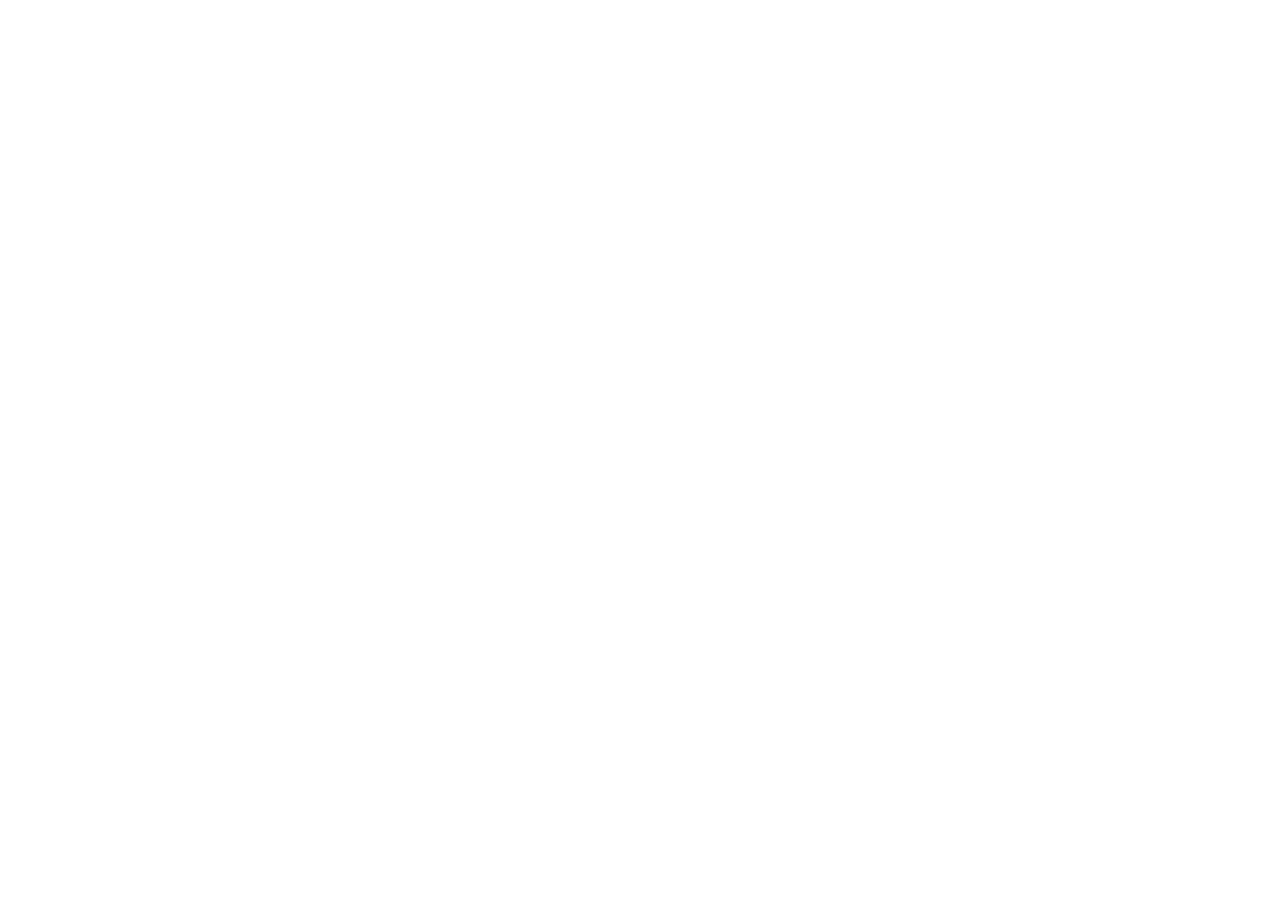
==== index.html @ 170a12f9 "init project" ====
<!DOCTYPE html>
<html lang="en">
<head>
    <meta charset="UTF-8">
    <meta name="viewport" content="width=device-width, initial-scale=1.0">
    <title>Document</title>
</head>
<body>
    
</body>
</html>
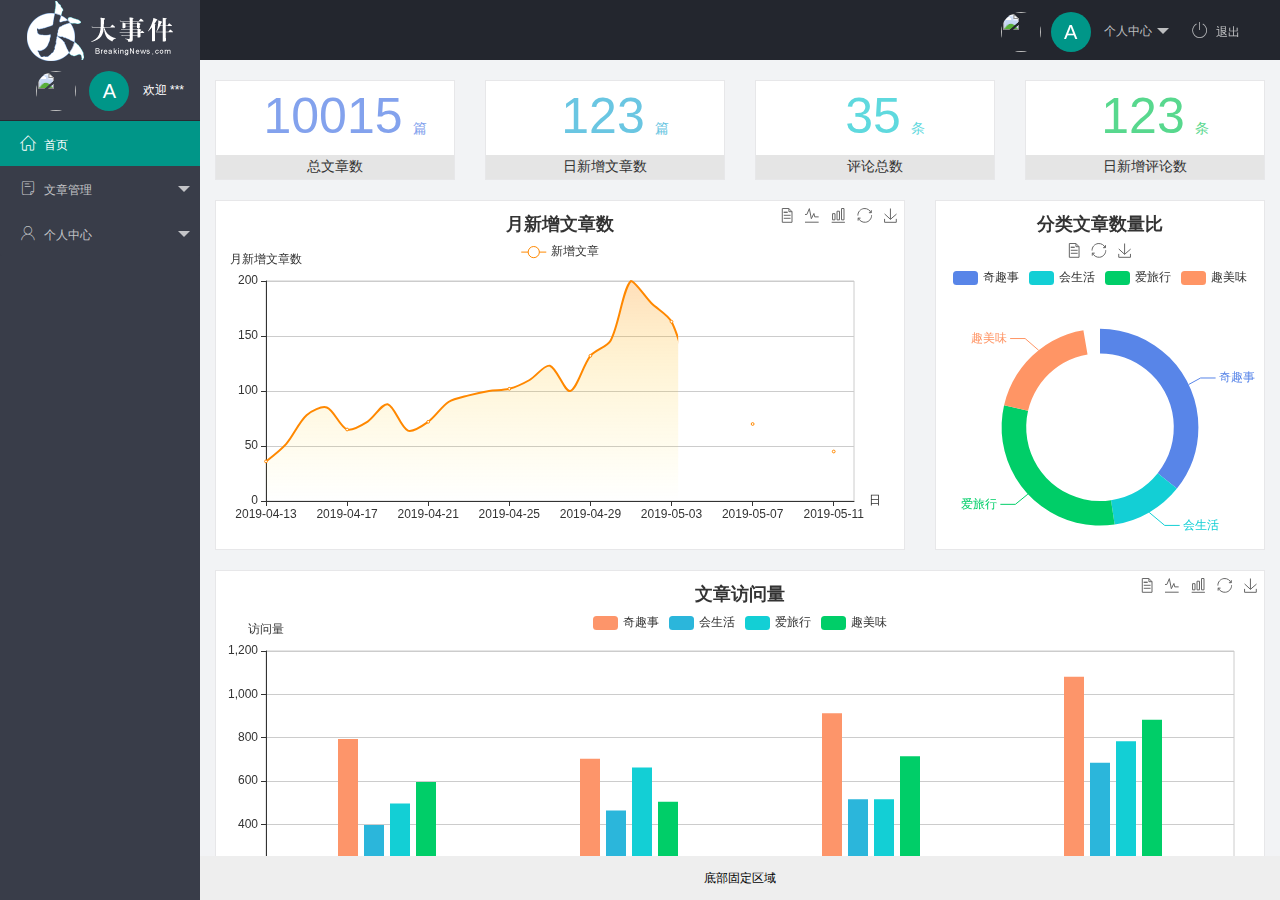
==== commit 09868603: "完成了主页功能的开发" ====
--- a/index.html
+++ b/index.html
@@ -4,8 +4,93 @@
     <meta charset="UTF-8">
     <meta name="viewport" content="width=device-width, initial-scale=1.0">
     <title>Document</title>
+    <link rel="stylesheet" href="./assets/lib/layui/css/layui.css">
+    <link rel="stylesheet" href="./assets/fonts/iconfont.css">
+    <link rel="stylesheet" href="./assets/css/index.css">
 </head>
 <body>
-    
+<div class="layui-layout layui-layout-admin">
+  <div class="layui-header">
+    <div class="layui-logo layui-hide-xs layui-bg-black">
+        <img src="./assets/images/logo.png" alt="">
+    </div>
+    <!-- 头部区域（可配合layui 已有的水平导航） -->
+    <ul class="layui-nav layui-layout-right">
+      <li class="layui-nav-item layui-hide layui-show-sm-inline-block">
+        <a href="javascript:;" class="userinfo">
+          <img src="//unpkg.com/outeres@0.0.10/img/layui/icon-v2.png" class="layui-nav-img"><span class="text-avatar">A</span>
+          个人中心
+        </a>
+        <dl class="layui-nav-child">
+          <dd><a href="javascript:;">基本资料</a></dd>
+          <dd><a href="javascript:;">更换头像</a></dd>
+          <dd><a href="javascript:;">重置密码</a></dd>
+        </dl>
+      </li>
+      <li class="layui-nav-item">
+        <a href="javascript:;" id="btnLogout"><span class="iconfont icon-tuichu"></span>退出</a>
+      </li>
+    </ul>
+  </div>
+  <div class="layui-side layui-bg-black">
+    <div class="layui-side-scroll">
+        <div class="userinfo">
+            <img src="//unpkg.com/outeres@0.0.10/img/layui/icon-v2.png" class="layui-nav-img">
+            <span class="text-avatar">A</span>
+            <span id="welcome">欢迎 ***</span>
+        </div>
+  
+      <!-- 左侧导航区域（可配合layui已有的垂直导航） -->
+      <ul class="layui-nav layui-nav-tree" lay-shrink="all">
+        <li class="layui-nav-item layui-this"><a href="./home/dashboard.html" target="fm"><span class="iconfont icon-home"></span>首页</a></li>
+        <li class="layui-nav-item">
+          <a class="" href="javascript:;"><span class="iconfont icon-16"></span>文章管理</a>
+          <dl class="layui-nav-child">
+            <dd>
+              <a href="/article/art_cate.html" target="fm"><i class="layui-icon layui-icon-app"></i>文章类别</a>
+            </dd>
+            <dd>
+              <a href="/article/art_list.html" target="fm"><i class="layui-icon layui-icon-app"></i>文章列表</a>
+            </dd>
+            <dd>
+              <a href="/article/art_pub.html" target="fm"><i class="layui-icon layui-icon-app"></i>发布文章</a>
+            </dd>
+          </dl>
+        </li>
+        <li class="layui-nav-item">
+          <a href="javascript:;"><span class="iconfont icon-user"></span>个人中心</a>
+          <dl class="layui-nav-child">
+            <dd>
+              <a href="/user/user_info.html" target="fm"><i class="layui-icon layui-icon-app"></i>基本资料</a>
+            </dd>
+            <dd>
+              <a href="/user/user_avatar.html" target="fm"><i class="layui-icon layui-icon-app"></i>更换头像</a>
+            </dd>
+            <dd>
+              <a href="/user/user_pwd.html" target="fm"><i class="layui-icon layui-icon-app"></i>重置密码</a>
+            </dd>
+          </dl>        </li>
+      </ul>
+    </div>
+  </div>
+  <div class="layui-body">
+    <!-- 内容主体区域 -->
+     <iframe src="./home/dashboard.html" name="fm" frameborder="0">
+
+     </iframe>
+  </div>
+  <div class="layui-footer">
+    <!-- 底部固定区域 -->
+    底部固定区域
+  </div>
+</div> 
+
+<script src="./assets/lib/layui/layui.all.js"></script>
+<!-- 导入 jQuery -->
+<script src="/assets/lib/jquery.js"></script>
+<!-- 导入自己封装的 baseAPI -->
+<script src="/assets/js/baseAPI.js"></script>
+<!-- 导入自己的 js 文件 -->
+<script src="/assets/js/index.js"></script>
 </body>
 </html>--- a/assets/lib/layui/css/layui.css
+++ b/assets/lib/layui/css/layui.css
@@ -0,0 +1,2 @@
+/** layui-v2.5.5 MIT License By https://www.layui.com */
+ .layui-inline,img{display:inline-block;vertical-align:middle}h1,h2,h3,h4,h5,h6{font-weight:400}.layui-edge,.layui-header,.layui-inline,.layui-main{position:relative}.layui-body,.layui-edge,.layui-elip{overflow:hidden}.layui-btn,.layui-edge,.layui-inline,img{vertical-align:middle}.layui-btn,.layui-disabled,.layui-icon,.layui-unselect{-moz-user-select:none;-webkit-user-select:none;-ms-user-select:none}.layui-elip,.layui-form-checkbox span,.layui-form-pane .layui-form-label{text-overflow:ellipsis;white-space:nowrap}.layui-breadcrumb,.layui-tree-btnGroup{visibility:hidden}blockquote,body,button,dd,div,dl,dt,form,h1,h2,h3,h4,h5,h6,input,li,ol,p,pre,td,textarea,th,ul{margin:0;padding:0;-webkit-tap-highlight-color:rgba(0,0,0,0)}a:active,a:hover{outline:0}img{border:none}li{list-style:none}table{border-collapse:collapse;border-spacing:0}h4,h5,h6{font-size:100%}button,input,optgroup,option,select,textarea{font-family:inherit;font-size:inherit;font-style:inherit;font-weight:inherit;outline:0}pre{white-space:pre-wrap;white-space:-moz-pre-wrap;white-space:-pre-wrap;white-space:-o-pre-wrap;word-wrap:break-word}body{line-height:24px;font:14px Helvetica Neue,Helvetica,PingFang SC,Tahoma,Arial,sans-serif}hr{height:1px;margin:10px 0;border:0;clear:both}a{color:#333;text-decoration:none}a:hover{color:#777}a cite{font-style:normal;*cursor:pointer}.layui-border-box,.layui-border-box *{box-sizing:border-box}.layui-box,.layui-box *{box-sizing:content-box}.layui-clear{clear:both;*zoom:1}.layui-clear:after{content:'\20';clear:both;*zoom:1;display:block;height:0}.layui-inline{*display:inline;*zoom:1}.layui-edge{display:inline-block;width:0;height:0;border-width:6px;border-style:dashed;border-color:transparent}.layui-edge-top{top:-4px;border-bottom-color:#999;border-bottom-style:solid}.layui-edge-right{border-left-color:#999;border-left-style:solid}.layui-edge-bottom{top:2px;border-top-color:#999;border-top-style:solid}.layui-edge-left{border-right-color:#999;border-right-style:solid}.layui-disabled,.layui-disabled:hover{color:#d2d2d2!important;cursor:not-allowed!important}.layui-circle{border-radius:100%}.layui-show{display:block!important}.layui-hide{display:none!important}@font-face{font-family:layui-icon;src:url(../font/iconfont.eot?v=250);src:url(../font/iconfont.eot?v=250#iefix) format('embedded-opentype'),url(../font/iconfont.woff2?v=250) format('woff2'),url(../font/iconfont.woff?v=250) format('woff'),url(../font/iconfont.ttf?v=250) format('truetype'),url(../font/iconfont.svg?v=250#layui-icon) format('svg')}.layui-icon{font-family:layui-icon!important;font-size:16px;font-style:normal;-webkit-font-smoothing:antialiased;-moz-osx-font-smoothing:grayscale}.layui-icon-reply-fill:before{content:"\e611"}.layui-icon-set-fill:before{content:"\e614"}.layui-icon-menu-fill:before{content:"\e60f"}.layui-icon-search:before{content:"\e615"}.layui-icon-share:before{content:"\e641"}.layui-icon-set-sm:before{content:"\e620"}.layui-icon-engine:before{content:"\e628"}.layui-icon-close:before{content:"\1006"}.layui-icon-close-fill:before{content:"\1007"}.layui-icon-chart-screen:before{content:"\e629"}.layui-icon-star:before{content:"\e600"}.layui-icon-circle-dot:before{content:"\e617"}.layui-icon-chat:before{content:"\e606"}.layui-icon-release:before{content:"\e609"}.layui-icon-list:before{content:"\e60a"}.layui-icon-chart:before{content:"\e62c"}.layui-icon-ok-circle:before{content:"\1005"}.layui-icon-layim-theme:before{content:"\e61b"}.layui-icon-table:before{content:"\e62d"}.layui-icon-right:before{content:"\e602"}.layui-icon-left:before{content:"\e603"}.layui-icon-cart-simple:before{content:"\e698"}.layui-icon-face-cry:before{content:"\e69c"}.layui-icon-face-smile:before{content:"\e6af"}.layui-icon-survey:before{content:"\e6b2"}.layui-icon-tree:before{content:"\e62e"}.layui-icon-upload-circle:before{content:"\e62f"}.layui-icon-add-circle:before{content:"\e61f"}.layui-icon-download-circle:before{content:"\e601"}.layui-icon-templeate-1:before{content:"\e630"}.layui-icon-util:before{content:"\e631"}.layui-icon-face-surprised:before{content:"\e664"}.layui-icon-edit:before{content:"\e642"}.layui-icon-speaker:before{content:"\e645"}.layui-icon-down:before{content:"\e61a"}.layui-icon-file:before{content:"\e621"}.layui-icon-layouts:before{content:"\e632"}.layui-icon-rate-half:before{content:"\e6c9"}.layui-icon-add-circle-fine:before{content:"\e608"}.layui-icon-prev-circle:before{content:"\e633"}.layui-icon-read:before{content:"\e705"}.layui-icon-404:before{content:"\e61c"}.layui-icon-carousel:before{content:"\e634"}.layui-icon-help:before{content:"\e607"}.layui-icon-code-circle:before{content:"\e635"}.layui-icon-water:before{content:"\e636"}.layui-icon-username:before{content:"\e66f"}.layui-icon-find-fill:before{content:"\e670"}.layui-icon-about:before{content:"\e60b"}.layui-icon-location:before{content:"\e715"}.layui-icon-up:before{content:"\e619"}.layui-icon-pause:before{content:"\e651"}.layui-icon-date:before{content:"\e637"}.layui-icon-layim-uploadfile:before{content:"\e61d"}.layui-icon-delete:before{content:"\e640"}.layui-icon-play:before{content:"\e652"}.layui-icon-top:before{content:"\e604"}.layui-icon-friends:before{content:"\e612"}.layui-icon-refresh-3:before{content:"\e9aa"}.layui-icon-ok:before{content:"\e605"}.layui-icon-layer:before{content:"\e638"}.layui-icon-face-smile-fine:before{content:"\e60c"}.layui-icon-dollar:before{content:"\e659"}.layui-icon-group:before{content:"\e613"}.layui-icon-layim-download:before{content:"\e61e"}.layui-icon-picture-fine:before{content:"\e60d"}.layui-icon-link:before{content:"\e64c"}.layui-icon-diamond:before{content:"\e735"}.layui-icon-log:before{content:"\e60e"}.layui-icon-rate-solid:before{content:"\e67a"}.layui-icon-fonts-del:before{content:"\e64f"}.layui-icon-unlink:before{content:"\e64d"}.layui-icon-fonts-clear:before{content:"\e639"}.layui-icon-triangle-r:before{content:"\e623"}.layui-icon-circle:before{content:"\e63f"}.layui-icon-radio:before{content:"\e643"}.layui-icon-align-center:before{content:"\e647"}.layui-icon-align-right:before{content:"\e648"}.layui-icon-align-left:before{content:"\e649"}.layui-icon-loading-1:before{content:"\e63e"}.layui-icon-return:before{content:"\e65c"}.layui-icon-fonts-strong:before{content:"\e62b"}.layui-icon-upload:before{content:"\e67c"}.layui-icon-dialogue:before{content:"\e63a"}.layui-icon-video:before{content:"\e6ed"}.layui-icon-headset:before{content:"\e6fc"}.layui-icon-cellphone-fine:before{content:"\e63b"}.layui-icon-add-1:before{content:"\e654"}.layui-icon-face-smile-b:before{content:"\e650"}.layui-icon-fonts-html:before{content:"\e64b"}.layui-icon-form:before{content:"\e63c"}.layui-icon-cart:before{content:"\e657"}.layui-icon-camera-fill:before{content:"\e65d"}.layui-icon-tabs:before{content:"\e62a"}.layui-icon-fonts-code:before{content:"\e64e"}.layui-icon-fire:before{content:"\e756"}.layui-icon-set:before{content:"\e716"}.layui-icon-fonts-u:before{content:"\e646"}.layui-icon-triangle-d:before{content:"\e625"}.layui-icon-tips:before{content:"\e702"}.layui-icon-picture:before{content:"\e64a"}.layui-icon-more-vertical:before{content:"\e671"}.layui-icon-flag:before{content:"\e66c"}.layui-icon-loading:before{content:"\e63d"}.layui-icon-fonts-i:before{content:"\e644"}.layui-icon-refresh-1:before{content:"\e666"}.layui-icon-rmb:before{content:"\e65e"}.layui-icon-home:before{content:"\e68e"}.layui-icon-user:before{content:"\e770"}.layui-icon-notice:before{content:"\e667"}.layui-icon-login-weibo:before{content:"\e675"}.layui-icon-voice:before{content:"\e688"}.layui-icon-upload-drag:before{content:"\e681"}.layui-icon-login-qq:before{content:"\e676"}.layui-icon-snowflake:before{content:"\e6b1"}.layui-icon-file-b:before{content:"\e655"}.layui-icon-template:before{content:"\e663"}.layui-icon-auz:before{content:"\e672"}.layui-icon-console:before{content:"\e665"}.layui-icon-app:before{content:"\e653"}.layui-icon-prev:before{content:"\e65a"}.layui-icon-website:before{content:"\e7ae"}.layui-icon-next:before{content:"\e65b"}.layui-icon-component:before{content:"\e857"}.layui-icon-more:before{content:"\e65f"}.layui-icon-login-wechat:before{content:"\e677"}.layui-icon-shrink-right:before{content:"\e668"}.layui-icon-spread-left:before{content:"\e66b"}.layui-icon-camera:before{content:"\e660"}.layui-icon-note:before{content:"\e66e"}.layui-icon-refresh:before{content:"\e669"}.layui-icon-female:before{content:"\e661"}.layui-icon-male:before{content:"\e662"}.layui-icon-password:before{content:"\e673"}.layui-icon-senior:before{content:"\e674"}.layui-icon-theme:before{content:"\e66a"}.layui-icon-tread:before{content:"\e6c5"}.layui-icon-praise:before{content:"\e6c6"}.layui-icon-star-fill:before{content:"\e658"}.layui-icon-rate:before{content:"\e67b"}.layui-icon-template-1:before{content:"\e656"}.layui-icon-vercode:before{content:"\e679"}.layui-icon-cellphone:before{content:"\e678"}.layui-icon-screen-full:before{content:"\e622"}.layui-icon-screen-restore:before{content:"\e758"}.layui-icon-cols:before{content:"\e610"}.layui-icon-export:before{content:"\e67d"}.layui-icon-print:before{content:"\e66d"}.layui-icon-slider:before{content:"\e714"}.layui-icon-addition:before{content:"\e624"}.layui-icon-subtraction:before{content:"\e67e"}.layui-icon-service:before{content:"\e626"}.layui-icon-transfer:before{content:"\e691"}.layui-main{width:1140px;margin:0 auto}.layui-header{z-index:1000;height:60px}.layui-header a:hover{transition:all .5s;-webkit-transition:all .5s}.layui-side{position:fixed;left:0;top:0;bottom:0;z-index:999;width:200px;overflow-x:hidden}.layui-side-scroll{position:relative;width:220px;height:100%;overflow-x:hidden}.layui-body{position:absolute;left:200px;right:0;top:0;bottom:0;z-index:998;width:auto;overflow-y:auto;box-sizing:border-box}.layui-layout-body{overflow:hidden}.layui-layout-admin .layui-header{background-color:#23262E}.layui-layout-admin .layui-side{top:60px;width:200px;overflow-x:hidden}.layui-layout-admin .layui-body{position:fixed;top:60px;bottom:44px}.layui-layout-admin .layui-main{width:auto;margin:0 15px}.layui-layout-admin .layui-footer{position:fixed;left:200px;right:0;bottom:0;height:44px;line-height:44px;padding:0 15px;background-color:#eee}.layui-layout-admin .layui-logo{position:absolute;left:0;top:0;width:200px;height:100%;line-height:60px;text-align:center;color:#009688;font-size:16px}.layui-layout-admin .layui-header .layui-nav{background:0 0}.layui-layout-left{position:absolute!important;left:200px;top:0}.layui-layout-right{position:absolute!important;right:0;top:0}.layui-container{position:relative;margin:0 auto;padding:0 15px;box-sizing:border-box}.layui-fluid{position:relative;margin:0 auto;padding:0 15px}.layui-row:after,.layui-row:before{content:'';display:block;clear:both}.layui-col-lg1,.layui-col-lg10,.layui-col-lg11,.layui-col-lg12,.layui-col-lg2,.layui-col-lg3,.layui-col-lg4,.layui-col-lg5,.layui-col-lg6,.layui-col-lg7,.layui-col-lg8,.layui-col-lg9,.layui-col-md1,.layui-col-md10,.layui-col-md11,.layui-col-md12,.layui-col-md2,.layui-col-md3,.layui-col-md4,.layui-col-md5,.layui-col-md6,.layui-col-md7,.layui-col-md8,.layui-col-md9,.layui-col-sm1,.layui-col-sm10,.layui-col-sm11,.layui-col-sm12,.layui-col-sm2,.layui-col-sm3,.layui-col-sm4,.layui-col-sm5,.layui-col-sm6,.layui-col-sm7,.layui-col-sm8,.layui-col-sm9,.layui-col-xs1,.layui-col-xs10,.layui-col-xs11,.layui-col-xs12,.layui-col-xs2,.layui-col-xs3,.layui-col-xs4,.layui-col-xs5,.layui-col-xs6,.layui-col-xs7,.layui-col-xs8,.layui-col-xs9{position:relative;display:block;box-sizing:border-box}.layui-col-xs1,.layui-col-xs10,.layui-col-xs11,.layui-col-xs12,.layui-col-xs2,.layui-col-xs3,.layui-col-xs4,.layui-col-xs5,.layui-col-xs6,.layui-col-xs7,.layui-col-xs8,.layui-col-xs9{float:left}.layui-col-xs1{width:8.33333333%}.layui-col-xs2{width:16.66666667%}.layui-col-xs3{width:25%}.layui-col-xs4{width:33.33333333%}.layui-col-xs5{width:41.66666667%}.layui-col-xs6{width:50%}.layui-col-xs7{width:58.33333333%}.layui-col-xs8{width:66.66666667%}.layui-col-xs9{width:75%}.layui-col-xs10{width:83.33333333%}.layui-col-xs11{width:91.66666667%}.layui-col-xs12{width:100%}.layui-col-xs-offset1{margin-left:8.33333333%}.layui-col-xs-offset2{margin-left:16.66666667%}.layui-col-xs-offset3{margin-left:25%}.layui-col-xs-offset4{margin-left:33.33333333%}.layui-col-xs-offset5{margin-left:41.66666667%}.layui-col-xs-offset6{margin-left:50%}.layui-col-xs-offset7{margin-left:58.33333333%}.layui-col-xs-offset8{margin-left:66.66666667%}.layui-col-xs-offset9{margin-left:75%}.layui-col-xs-offset10{margin-left:83.33333333%}.layui-col-xs-offset11{margin-left:91.66666667%}.layui-col-xs-offset12{margin-left:100%}@media screen and (max-width:768px){.layui-hide-xs{display:none!important}.layui-show-xs-block{display:block!important}.layui-show-xs-inline{display:inline!important}.layui-show-xs-inline-block{display:inline-block!important}}@media screen and (min-width:768px){.layui-container{width:750px}.layui-hide-sm{display:none!important}.layui-show-sm-block{display:block!important}.layui-show-sm-inline{display:inline!important}.layui-show-sm-inline-block{display:inline-block!important}.layui-col-sm1,.layui-col-sm10,.layui-col-sm11,.layui-col-sm12,.layui-col-sm2,.layui-col-sm3,.layui-col-sm4,.layui-col-sm5,.layui-col-sm6,.layui-col-sm7,.layui-col-sm8,.layui-col-sm9{float:left}.layui-col-sm1{width:8.33333333%}.layui-col-sm2{width:16.66666667%}.layui-col-sm3{width:25%}.layui-col-sm4{width:33.33333333%}.layui-col-sm5{width:41.66666667%}.layui-col-sm6{width:50%}.layui-col-sm7{width:58.33333333%}.layui-col-sm8{width:66.66666667%}.layui-col-sm9{width:75%}.layui-col-sm10{width:83.33333333%}.layui-col-sm11{width:91.66666667%}.layui-col-sm12{width:100%}.layui-col-sm-offset1{margin-left:8.33333333%}.layui-col-sm-offset2{margin-left:16.66666667%}.layui-col-sm-offset3{margin-left:25%}.layui-col-sm-offset4{margin-left:33.33333333%}.layui-col-sm-offset5{margin-left:41.66666667%}.layui-col-sm-offset6{margin-left:50%}.layui-col-sm-offset7{margin-left:58.33333333%}.layui-col-sm-offset8{margin-left:66.66666667%}.layui-col-sm-offset9{margin-left:75%}.layui-col-sm-offset10{margin-left:83.33333333%}.layui-col-sm-offset11{margin-left:91.66666667%}.layui-col-sm-offset12{margin-left:100%}}@media screen and (min-width:992px){.layui-container{width:970px}.layui-hide-md{display:none!important}.layui-show-md-block{display:block!important}.layui-show-md-inline{display:inline!important}.layui-show-md-inline-block{display:inline-block!important}.layui-col-md1,.layui-col-md10,.layui-col-md11,.layui-col-md12,.layui-col-md2,.layui-col-md3,.layui-col-md4,.layui-col-md5,.layui-col-md6,.layui-col-md7,.layui-col-md8,.layui-col-md9{float:left}.layui-col-md1{width:8.33333333%}.layui-col-md2{width:16.66666667%}.layui-col-md3{width:25%}.layui-col-md4{width:33.33333333%}.layui-col-md5{width:41.66666667%}.layui-col-md6{width:50%}.layui-col-md7{width:58.33333333%}.layui-col-md8{width:66.66666667%}.layui-col-md9{width:75%}.layui-col-md10{width:83.33333333%}.layui-col-md11{width:91.66666667%}.layui-col-md12{width:100%}.layui-col-md-offset1{margin-left:8.33333333%}.layui-col-md-offset2{margin-left:16.66666667%}.layui-col-md-offset3{margin-left:25%}.layui-col-md-offset4{margin-left:33.33333333%}.layui-col-md-offset5{margin-left:41.66666667%}.layui-col-md-offset6{margin-left:50%}.layui-col-md-offset7{margin-left:58.33333333%}.layui-col-md-offset8{margin-left:66.66666667%}.layui-col-md-offset9{margin-left:75%}.layui-col-md-offset10{margin-left:83.33333333%}.layui-col-md-offset11{margin-left:91.66666667%}.layui-col-md-offset12{margin-left:100%}}@media screen and (min-width:1200px){.layui-container{width:1170px}.layui-hide-lg{display:none!important}.layui-show-lg-block{display:block!important}.layui-show-lg-inline{display:inline!important}.layui-show-lg-inline-block{display:inline-block!important}.layui-col-lg1,.layui-col-lg10,.layui-col-lg11,.layui-col-lg12,.layui-col-lg2,.layui-col-lg3,.layui-col-lg4,.layui-col-lg5,.layui-col-lg6,.layui-col-lg7,.layui-col-lg8,.layui-col-lg9{float:left}.layui-col-lg1{width:8.33333333%}.layui-col-lg2{width:16.66666667%}.layui-col-lg3{width:25%}.layui-col-lg4{width:33.33333333%}.layui-col-lg5{width:41.66666667%}.layui-col-lg6{width:50%}.layui-col-lg7{width:58.33333333%}.layui-col-lg8{width:66.66666667%}.layui-col-lg9{width:75%}.layui-col-lg10{width:83.33333333%}.layui-col-lg11{width:91.66666667%}.layui-col-lg12{width:100%}.layui-col-lg-offset1{margin-left:8.33333333%}.layui-col-lg-offset2{margin-left:16.66666667%}.layui-col-lg-offset3{margin-left:25%}.layui-col-lg-offset4{margin-left:33.33333333%}.layui-col-lg-offset5{margin-left:41.66666667%}.layui-col-lg-offset6{margin-left:50%}.layui-col-lg-offset7{margin-left:58.33333333%}.layui-col-lg-offset8{margin-left:66.66666667%}.layui-col-lg-offset9{margin-left:75%}.layui-col-lg-offset10{margin-left:83.33333333%}.layui-col-lg-offset11{margin-left:91.66666667%}.layui-col-lg-offset12{margin-left:100%}}.layui-col-space1{margin:-.5px}.layui-col-space1>*{padding:.5px}.layui-col-space3{margin:-1.5px}.layui-col-space3>*{padding:1.5px}.layui-col-space5{margin:-2.5px}.layui-col-space5>*{padding:2.5px}.layui-col-space8{margin:-3.5px}.layui-col-space8>*{padding:3.5px}.layui-col-space10{margin:-5px}.layui-col-space10>*{padding:5px}.layui-col-space12{margin:-6px}.layui-col-space12>*{padding:6px}.layui-col-space15{margin:-7.5px}.layui-col-space15>*{padding:7.5px}.layui-col-space18{margin:-9px}.layui-col-space18>*{padding:9px}.layui-col-space20{margin:-10px}.layui-col-space20>*{padding:10px}.layui-col-space22{margin:-11px}.layui-col-space22>*{padding:11px}.layui-col-space25{margin:-12.5px}.layui-col-space25>*{padding:12.5px}.layui-col-space30{margin:-15px}.layui-col-space30>*{padding:15px}.layui-btn,.layui-input,.layui-select,.layui-textarea,.layui-upload-button{outline:0;-webkit-appearance:none;transition:all .3s;-webkit-transition:all .3s;box-sizing:border-box}.layui-elem-quote{margin-bottom:10px;padding:15px;line-height:22px;border-left:5px solid #009688;border-radius:0 2px 2px 0;background-color:#f2f2f2}.layui-quote-nm{border-style:solid;border-width:1px 1px 1px 5px;background:0 0}.layui-elem-field{margin-bottom:10px;padding:0;border-width:1px;border-style:solid}.layui-elem-field legend{margin-left:20px;padding:0 10px;font-size:20px;font-weight:300}.layui-field-title{margin:10px 0 20px;border-width:1px 0 0}.layui-field-box{padding:10px 15px}.layui-field-title .layui-field-box{padding:10px 0}.layui-progress{position:relative;height:6px;border-radius:20px;background-color:#e2e2e2}.layui-progress-bar{position:absolute;left:0;top:0;width:0;max-width:100%;height:6px;border-radius:20px;text-align:right;background-color:#5FB878;transition:all .3s;-webkit-transition:all .3s}.layui-progress-big,.layui-progress-big .layui-progress-bar{height:18px;line-height:18px}.layui-progress-text{position:relative;top:-20px;line-height:18px;font-size:12px;color:#666}.layui-progress-big .layui-progress-text{position:static;padding:0 10px;color:#fff}.layui-collapse{border-width:1px;border-style:solid;border-radius:2px}.layui-colla-content,.layui-colla-item{border-top-width:1px;border-top-style:solid}.layui-colla-item:first-child{border-top:none}.layui-colla-title{position:relative;height:42px;line-height:42px;padding:0 15px 0 35px;color:#333;background-color:#f2f2f2;cursor:pointer;font-size:14px;overflow:hidden}.layui-colla-content{display:none;padding:10px 15px;line-height:22px;color:#666}.layui-colla-icon{position:absolute;left:15px;top:0;font-size:14px}.layui-card{margin-bottom:15px;border-radius:2px;background-color:#fff;box-shadow:0 1px 2px 0 rgba(0,0,0,.05)}.layui-card:last-child{margin-bottom:0}.layui-card-header{position:relative;height:42px;line-height:42px;padding:0 15px;border-bottom:1px solid #f6f6f6;color:#333;border-radius:2px 2px 0 0;font-size:14px}.layui-bg-black,.layui-bg-blue,.layui-bg-cyan,.layui-bg-green,.layui-bg-orange,.layui-bg-red{color:#fff!important}.layui-card-body{position:relative;padding:10px 15px;line-height:24px}.layui-card-body[pad15]{padding:15px}.layui-card-body[pad20]{padding:20px}.layui-card-body .layui-table{margin:5px 0}.layui-card .layui-tab{margin:0}.layui-panel-window{position:relative;padding:15px;border-radius:0;border-top:5px solid #E6E6E6;background-color:#fff}.layui-auxiliar-moving{position:fixed;left:0;right:0;top:0;bottom:0;width:100%;height:100%;background:0 0;z-index:9999999999}.layui-form-label,.layui-form-mid,.layui-form-select,.layui-input-block,.layui-input-inline,.layui-textarea{position:relative}.layui-bg-red{background-color:#FF5722!important}.layui-bg-orange{background-color:#FFB800!important}.layui-bg-green{background-color:#009688!important}.layui-bg-cyan{background-color:#2F4056!important}.layui-bg-blue{background-color:#1E9FFF!important}.layui-bg-black{background-color:#393D49!important}.layui-bg-gray{background-color:#eee!important;color:#666!important}.layui-badge-rim,.layui-colla-content,.layui-colla-item,.layui-collapse,.layui-elem-field,.layui-form-pane .layui-form-item[pane],.layui-form-pane .layui-form-label,.layui-input,.layui-layedit,.layui-layedit-tool,.layui-quote-nm,.layui-select,.layui-tab-bar,.layui-tab-card,.layui-tab-title,.layui-tab-title .layui-this:after,.layui-textarea{border-color:#e6e6e6}.layui-timeline-item:before,hr{background-color:#e6e6e6}.layui-text{line-height:22px;font-size:14px;color:#666}.layui-text h1,.layui-text h2,.layui-text h3{font-weight:500;color:#333}.layui-text h1{font-size:30px}.layui-text h2{font-size:24px}.layui-text h3{font-size:18px}.layui-text a:not(.layui-btn){color:#01AAED}.layui-text a:not(.layui-btn):hover{text-decoration:underline}.layui-text ul{padding:5px 0 5px 15px}.layui-text ul li{margin-top:5px;list-style-type:disc}.layui-text em,.layui-word-aux{color:#999!important;padding:0 5px!important}.layui-btn{display:inline-block;height:38px;line-height:38px;padding:0 18px;background-color:#009688;color:#fff;white-space:nowrap;text-align:center;font-size:14px;border:none;border-radius:2px;cursor:pointer}.layui-btn:hover{opacity:.8;filter:alpha(opacity=80);color:#fff}.layui-btn:active{opacity:1;filter:alpha(opacity=100)}.layui-btn+.layui-btn{margin-left:10px}.layui-btn-container{font-size:0}.layui-btn-container .layui-btn{margin-right:10px;margin-bottom:10px}.layui-btn-container .layui-btn+.layui-btn{margin-left:0}.layui-table .layui-btn-container .layui-btn{margin-bottom:9px}.layui-btn-radius{border-radius:100px}.layui-btn .layui-icon{margin-right:3px;font-size:18px;vertical-align:bottom;vertical-align:middle\9}.layui-btn-primary{border:1px solid #C9C9C9;background-color:#fff;color:#555}.layui-btn-primary:hover{border-color:#009688;color:#333}.layui-btn-normal{background-color:#1E9FFF}.layui-btn-warm{background-color:#FFB800}.layui-btn-danger{background-color:#FF5722}.layui-btn-checked{background-color:#5FB878}.layui-btn-disabled,.layui-btn-disabled:active,.layui-btn-disabled:hover{border:1px solid #e6e6e6;background-color:#FBFBFB;color:#C9C9C9;cursor:not-allowed;opacity:1}.layui-btn-lg{height:44px;line-height:44px;padding:0 25px;font-size:16px}.layui-btn-sm{height:30px;line-height:30px;padding:0 10px;font-size:12px}.layui-btn-sm i{font-size:16px!important}.layui-btn-xs{height:22px;line-height:22px;padding:0 5px;font-size:12px}.layui-btn-xs i{font-size:14px!important}.layui-btn-group{display:inline-block;vertical-align:middle;font-size:0}.layui-btn-group .layui-btn{margin-left:0!important;margin-right:0!important;border-left:1px solid rgba(255,255,255,.5);border-radius:0}.layui-btn-group .layui-btn-primary{border-left:none}.layui-btn-group .layui-btn-primary:hover{border-color:#C9C9C9;color:#009688}.layui-btn-group .layui-btn:first-child{border-left:none;border-radius:2px 0 0 2px}.layui-btn-group .layui-btn-primary:first-child{border-left:1px solid #c9c9c9}.layui-btn-group .layui-btn:last-child{border-radius:0 2px 2px 0}.layui-btn-group .layui-btn+.layui-btn{margin-left:0}.layui-btn-group+.layui-btn-group{margin-left:10px}.layui-btn-fluid{width:100%}.layui-input,.layui-select,.layui-textarea{height:38px;line-height:1.3;line-height:38px\9;border-width:1px;border-style:solid;background-color:#fff;border-radius:2px}.layui-input::-webkit-input-placeholder,.layui-select::-webkit-input-placeholder,.layui-textarea::-webkit-input-placeholder{line-height:1.3}.layui-input,.layui-textarea{display:block;width:100%;padding-left:10px}.layui-input:hover,.layui-textarea:hover{border-color:#D2D2D2!important}.layui-input:focus,.layui-textarea:focus{border-color:#C9C9C9!important}.layui-textarea{min-height:100px;height:auto;line-height:20px;padding:6px 10px;resize:vertical}.layui-select{padding:0 10px}.layui-form input[type=checkbox],.layui-form input[type=radio],.layui-form select{display:none}.layui-form [lay-ignore]{display:initial}.layui-form-item{margin-bottom:15px;clear:both;*zoom:1}.layui-form-item:after{content:'\20';clear:both;*zoom:1;display:block;height:0}.layui-form-label{float:left;display:block;padding:9px 15px;width:80px;font-weight:400;line-height:20px;text-align:right}.layui-form-label-col{display:block;float:none;padding:9px 0;line-height:20px;text-align:left}.layui-form-item .layui-inline{margin-bottom:5px;margin-right:10px}.layui-input-block{margin-left:110px;min-height:36px}.layui-input-inline{display:inline-block;vertical-align:middle}.layui-form-item .layui-input-inline{float:left;width:190px;margin-right:10px}.layui-form-text .layui-input-inline{width:auto}.layui-form-mid{float:left;display:block;padding:9px 0!important;line-height:20px;margin-right:10px}.layui-form-danger+.layui-form-select .layui-input,.layui-form-danger:focus{border-color:#FF5722!important}.layui-form-select .layui-input{padding-right:30px;cursor:pointer}.layui-form-select .layui-edge{position:absolute;right:10px;top:50%;margin-top:-3px;cursor:pointer;border-width:6px;border-top-color:#c2c2c2;border-top-style:solid;transition:all .3s;-webkit-transition:all .3s}.layui-form-select dl{display:none;position:absolute;left:0;top:42px;padding:5px 0;z-index:899;min-width:100%;border:1px solid #d2d2d2;max-height:300px;overflow-y:auto;background-color:#fff;border-radius:2px;box-shadow:0 2px 4px rgba(0,0,0,.12);box-sizing:border-box}.layui-form-select dl dd,.layui-form-select dl dt{padding:0 10px;line-height:36px;white-space:nowrap;overflow:hidden;text-overflow:ellipsis}.layui-form-select dl dt{font-size:12px;color:#999}.layui-form-select dl dd{cursor:pointer}.layui-form-select dl dd:hover{background-color:#f2f2f2;-webkit-transition:.5s all;transition:.5s all}.layui-form-select .layui-select-group dd{padding-left:20px}.layui-form-select dl dd.layui-select-tips{padding-left:10px!important;color:#999}.layui-form-select dl dd.layui-this{background-color:#5FB878;color:#fff}.layui-form-checkbox,.layui-form-select dl dd.layui-disabled{background-color:#fff}.layui-form-selected dl{display:block}.layui-form-checkbox,.layui-form-checkbox *,.layui-form-switch{display:inline-block;vertical-align:middle}.layui-form-selected .layui-edge{margin-top:-9px;-webkit-transform:rotate(180deg);transform:rotate(180deg);margin-top:-3px\9}:root .layui-form-selected .layui-edge{margin-top:-9px\0/IE9}.layui-form-selectup dl{top:auto;bottom:42px}.layui-select-none{margin:5px 0;text-align:center;color:#999}.layui-select-disabled .layui-disabled{border-color:#eee!important}.layui-select-disabled .layui-edge{border-top-color:#d2d2d2}.layui-form-checkbox{position:relative;height:30px;line-height:30px;margin-right:10px;padding-right:30px;cursor:pointer;font-size:0;-webkit-transition:.1s linear;transition:.1s linear;box-sizing:border-box}.layui-form-checkbox span{padding:0 10px;height:100%;font-size:14px;border-radius:2px 0 0 2px;background-color:#d2d2d2;color:#fff;overflow:hidden}.layui-form-checkbox:hover span{background-color:#c2c2c2}.layui-form-checkbox i{position:absolute;right:0;top:0;width:30px;height:28px;border:1px solid #d2d2d2;border-left:none;border-radius:0 2px 2px 0;color:#fff;font-size:20px;text-align:center}.layui-form-checkbox:hover i{border-color:#c2c2c2;color:#c2c2c2}.layui-form-checked,.layui-form-checked:hover{border-color:#5FB878}.layui-form-checked span,.layui-form-checked:hover span{background-color:#5FB878}.layui-form-checked i,.layui-form-checked:hover i{color:#5FB878}.layui-form-item .layui-form-checkbox{margin-top:4px}.layui-form-checkbox[lay-skin=primary]{height:auto!important;line-height:normal!important;min-width:18px;min-height:18px;border:none!important;margin-right:0;padding-left:28px;padding-right:0;background:0 0}.layui-form-checkbox[lay-skin=primary] span{padding-left:0;padding-right:15px;line-height:18px;background:0 0;color:#666}.layui-form-checkbox[lay-skin=primary] i{right:auto;left:0;width:16px;height:16px;line-height:16px;border:1px solid #d2d2d2;font-size:12px;border-radius:2px;background-color:#fff;-webkit-transition:.1s linear;transition:.1s linear}.layui-form-checkbox[lay-skin=primary]:hover i{border-color:#5FB878;color:#fff}.layui-form-checked[lay-skin=primary] i{border-color:#5FB878!important;background-color:#5FB878;color:#fff}.layui-checkbox-disbaled[lay-skin=primary] span{background:0 0!important;color:#c2c2c2}.layui-checkbox-disbaled[lay-skin=primary]:hover i{border-color:#d2d2d2}.layui-form-item .layui-form-checkbox[lay-skin=primary]{margin-top:10px}.layui-form-switch{position:relative;height:22px;line-height:22px;min-width:35px;padding:0 5px;margin-top:8px;border:1px solid #d2d2d2;border-radius:20px;cursor:pointer;background-color:#fff;-webkit-transition:.1s linear;transition:.1s linear}.layui-form-switch i{position:absolute;left:5px;top:3px;width:16px;height:16px;border-radius:20px;background-color:#d2d2d2;-webkit-transition:.1s linear;transition:.1s linear}.layui-form-switch em{position:relative;top:0;width:25px;margin-left:21px;padding:0!important;text-align:center!important;color:#999!important;font-style:normal!important;font-size:12px}.layui-form-onswitch{border-color:#5FB878;background-color:#5FB878}.layui-checkbox-disbaled,.layui-checkbox-disbaled i{border-color:#e2e2e2!important}.layui-form-onswitch i{left:100%;margin-left:-21px;background-color:#fff}.layui-form-onswitch em{margin-left:5px;margin-right:21px;color:#fff!important}.layui-checkbox-disbaled span{background-color:#e2e2e2!important}.layui-checkbox-disbaled:hover i{color:#fff!important}[lay-radio]{display:none}.layui-form-radio,.layui-form-radio *{display:inline-block;vertical-align:middle}.layui-form-radio{line-height:28px;margin:6px 10px 0 0;padding-right:10px;cursor:pointer;font-size:0}.layui-form-radio *{font-size:14px}.layui-form-radio>i{margin-right:8px;font-size:22px;color:#c2c2c2}.layui-form-radio>i:hover,.layui-form-radioed>i{color:#5FB878}.layui-radio-disbaled>i{color:#e2e2e2!important}.layui-form-pane .layui-form-label{width:110px;padding:8px 15px;height:38px;line-height:20px;border-width:1px;border-style:solid;border-radius:2px 0 0 2px;text-align:center;background-color:#FBFBFB;overflow:hidden;box-sizing:border-box}.layui-form-pane .layui-input-inline{margin-left:-1px}.layui-form-pane .layui-input-block{margin-left:110px;left:-1px}.layui-form-pane .layui-input{border-radius:0 2px 2px 0}.layui-form-pane .layui-form-text .layui-form-label{float:none;width:100%;border-radius:2px;box-sizing:border-box;text-align:left}.layui-form-pane .layui-form-text .layui-input-inline{display:block;margin:0;top:-1px;clear:both}.layui-form-pane .layui-form-text .layui-input-block{margin:0;left:0;top:-1px}.layui-form-pane .layui-form-text .layui-textarea{min-height:100px;border-radius:0 0 2px 2px}.layui-form-pane .layui-form-checkbox{margin:4px 0 4px 10px}.layui-form-pane .layui-form-radio,.layui-form-pane .layui-form-switch{margin-top:6px;margin-left:10px}.layui-form-pane .layui-form-item[pane]{position:relative;border-width:1px;border-style:solid}.layui-form-pane .layui-form-item[pane] .layui-form-label{position:absolute;left:0;top:0;height:100%;border-width:0 1px 0 0}.layui-form-pane .layui-form-item[pane] .layui-input-inline{margin-left:110px}@media screen and (max-width:450px){.layui-form-item .layui-form-label{text-overflow:ellipsis;overflow:hidden;white-space:nowrap}.layui-form-item .layui-inline{display:block;margin-right:0;margin-bottom:20px;clear:both}.layui-form-item .layui-inline:after{content:'\20';clear:both;display:block;height:0}.layui-form-item .layui-input-inline{display:block;float:none;left:-3px;width:auto;margin:0 0 10px 112px}.layui-form-item .layui-input-inline+.layui-form-mid{margin-left:110px;top:-5px;padding:0}.layui-form-item .layui-form-checkbox{margin-right:5px;margin-bottom:5px}}.layui-layedit{border-width:1px;border-style:solid;border-radius:2px}.layui-layedit-tool{padding:3px 5px;border-bottom-width:1px;border-bottom-style:solid;font-size:0}.layedit-tool-fixed{position:fixed;top:0;border-top:1px solid #e2e2e2}.layui-layedit-tool .layedit-tool-mid,.layui-layedit-tool .layui-icon{display:inline-block;vertical-align:middle;text-align:center;font-size:14px}.layui-layedit-tool .layui-icon{position:relative;width:32px;height:30px;line-height:30px;margin:3px 5px;color:#777;cursor:pointer;border-radius:2px}.layui-layedit-tool .layui-icon:hover{color:#393D49}.layui-layedit-tool .layui-icon:active{color:#000}.layui-layedit-tool .layedit-tool-active{background-color:#e2e2e2;color:#000}.layui-layedit-tool .layui-disabled,.layui-layedit-tool .layui-disabled:hover{color:#d2d2d2;cursor:not-allowed}.layui-layedit-tool .layedit-tool-mid{width:1px;height:18px;margin:0 10px;background-color:#d2d2d2}.layedit-tool-html{width:50px!important;font-size:30px!important}.layedit-tool-b,.layedit-tool-code,.layedit-tool-help{font-size:16px!important}.layedit-tool-d,.layedit-tool-face,.layedit-tool-image,.layedit-tool-unlink{font-size:18px!important}.layedit-tool-image input{position:absolute;font-size:0;left:0;top:0;width:100%;height:100%;opacity:.01;filter:Alpha(opacity=1);cursor:pointer}.layui-layedit-iframe iframe{display:block;width:100%}#LAY_layedit_code{overflow:hidden}.layui-laypage{display:inline-block;*display:inline;*zoom:1;vertical-align:middle;margin:10px 0;font-size:0}.layui-laypage>a:first-child,.layui-laypage>a:first-child em{border-radius:2px 0 0 2px}.layui-laypage>a:last-child,.layui-laypage>a:last-child em{border-radius:0 2px 2px 0}.layui-laypage>:first-child{margin-left:0!important}.layui-laypage>:last-child{margin-right:0!important}.layui-laypage a,.layui-laypage button,.layui-laypage input,.layui-laypage select,.layui-laypage span{border:1px solid #e2e2e2}.layui-laypage a,.layui-laypage span{display:inline-block;*display:inline;*zoom:1;vertical-align:middle;padding:0 15px;height:28px;line-height:28px;margin:0 -1px 5px 0;background-color:#fff;color:#333;font-size:12px}.layui-flow-more a *,.layui-laypage input,.layui-table-view select[lay-ignore]{display:inline-block}.layui-laypage a:hover{color:#009688}.layui-laypage em{font-style:normal}.layui-laypage .layui-laypage-spr{color:#999;font-weight:700}.layui-laypage a{text-decoration:none}.layui-laypage .layui-laypage-curr{position:relative}.layui-laypage .layui-laypage-curr em{position:relative;color:#fff}.layui-laypage .layui-laypage-curr .layui-laypage-em{position:absolute;left:-1px;top:-1px;padding:1px;width:100%;height:100%;background-color:#009688}.layui-laypage-em{border-radius:2px}.layui-laypage-next em,.layui-laypage-prev em{font-family:Sim sun;font-size:16px}.layui-laypage .layui-laypage-count,.layui-laypage .layui-laypage-limits,.layui-laypage .layui-laypage-refresh,.layui-laypage .layui-laypage-skip{margin-left:10px;margin-right:10px;padding:0;border:none}.layui-laypage .layui-laypage-limits,.layui-laypage .layui-laypage-refresh{vertical-align:top}.layui-laypage .layui-laypage-refresh i{font-size:18px;cursor:pointer}.layui-laypage select{height:22px;padding:3px;border-radius:2px;cursor:pointer}.layui-laypage .layui-laypage-skip{height:30px;line-height:30px;color:#999}.layui-laypage button,.layui-laypage input{height:30px;line-height:30px;border-radius:2px;vertical-align:top;background-color:#fff;box-sizing:border-box}.layui-laypage input{width:40px;margin:0 10px;padding:0 3px;text-align:center}.layui-laypage input:focus,.layui-laypage select:focus{border-color:#009688!important}.layui-laypage button{margin-left:10px;padding:0 10px;cursor:pointer}.layui-table,.layui-table-view{margin:10px 0}.layui-flow-more{margin:10px 0;text-align:center;color:#999;font-size:14px}.layui-flow-more a{height:32px;line-height:32px}.layui-flow-more a *{vertical-align:top}.layui-flow-more a cite{padding:0 20px;border-radius:3px;background-color:#eee;color:#333;font-style:normal}.layui-flow-more a cite:hover{opacity:.8}.layui-flow-more a i{font-size:30px;color:#737383}.layui-table{width:100%;background-color:#fff;color:#666}.layui-table tr{transition:all .3s;-webkit-transition:all .3s}.layui-table th{text-align:left;font-weight:400}.layui-table tbody tr:hover,.layui-table thead tr,.layui-table-click,.layui-table-header,.layui-table-hover,.layui-table-mend,.layui-table-patch,.layui-table-tool,.layui-table-total,.layui-table-total tr,.layui-table[lay-even] tr:nth-child(even){background-color:#f2f2f2}.layui-table td,.layui-table th,.layui-table-col-set,.layui-table-fixed-r,.layui-table-grid-down,.layui-table-header,.layui-table-page,.layui-table-tips-main,.layui-table-tool,.layui-table-total,.layui-table-view,.layui-table[lay-skin=line],.layui-table[lay-skin=row]{border-width:1px;border-style:solid;border-color:#e6e6e6}.layui-table td,.layui-table th{position:relative;padding:9px 15px;min-height:20px;line-height:20px;font-size:14px}.layui-table[lay-skin=line] td,.layui-table[lay-skin=line] th{border-width:0 0 1px}.layui-table[lay-skin=row] td,.layui-table[lay-skin=row] th{border-width:0 1px 0 0}.layui-table[lay-skin=nob] td,.layui-table[lay-skin=nob] th{border:none}.layui-table img{max-width:100px}.layui-table[lay-size=lg] td,.layui-table[lay-size=lg] th{padding:15px 30px}.layui-table-view .layui-table[lay-size=lg] .layui-table-cell{height:40px;line-height:40px}.layui-table[lay-size=sm] td,.layui-table[lay-size=sm] th{font-size:12px;padding:5px 10px}.layui-table-view .layui-table[lay-size=sm] .layui-table-cell{height:20px;line-height:20px}.layui-table[lay-data]{display:none}.layui-table-box{position:relative;overflow:hidden}.layui-table-view .layui-table{position:relative;width:auto;margin:0}.layui-table-view .layui-table[lay-skin=line]{border-width:0 1px 0 0}.layui-table-view .layui-table[lay-skin=row]{border-width:0 0 1px}.layui-table-view .layui-table td,.layui-table-view .layui-table th{padding:5px 0;border-top:none;border-left:none}.layui-table-view .layui-table th.layui-unselect .layui-table-cell span{cursor:pointer}.layui-table-view .layui-table td{cursor:default}.layui-table-view .layui-table td[data-edit=text]{cursor:text}.layui-table-view .layui-form-checkbox[lay-skin=primary] i{width:18px;height:18px}.layui-table-view .layui-form-radio{line-height:0;padding:0}.layui-table-view .layui-form-radio>i{margin:0;font-size:20px}.layui-table-init{position:absolute;left:0;top:0;width:100%;height:100%;text-align:center;z-index:110}.layui-table-init .layui-icon{position:absolute;left:50%;top:50%;margin:-15px 0 0 -15px;font-size:30px;color:#c2c2c2}.layui-table-header{border-width:0 0 1px;overflow:hidden}.layui-table-header .layui-table{margin-bottom:-1px}.layui-table-tool .layui-inline[lay-event]{position:relative;width:26px;height:26px;padding:5px;line-height:16px;margin-right:10px;text-align:center;color:#333;border:1px solid #ccc;cursor:pointer;-webkit-transition:.5s all;transition:.5s all}.layui-table-tool .layui-inline[lay-event]:hover{border:1px solid #999}.layui-table-tool-temp{padding-right:120px}.layui-table-tool-self{position:absolute;right:17px;top:10px}.layui-table-tool .layui-table-tool-self .layui-inline[lay-event]{margin:0 0 0 10px}.layui-table-tool-panel{position:absolute;top:29px;left:-1px;padding:5px 0;min-width:150px;min-height:40px;border:1px solid #d2d2d2;text-align:left;overflow-y:auto;background-color:#fff;box-shadow:0 2px 4px rgba(0,0,0,.12)}.layui-table-cell,.layui-table-tool-panel li{overflow:hidden;text-overflow:ellipsis;white-space:nowrap}.layui-table-tool-panel li{padding:0 10px;line-height:30px;-webkit-transition:.5s all;transition:.5s all}.layui-table-tool-panel li .layui-form-checkbox[lay-skin=primary]{width:100%;padding-left:28px}.layui-table-tool-panel li:hover{background-color:#f2f2f2}.layui-table-tool-panel li .layui-form-checkbox[lay-skin=primary] i{position:absolute;left:0;top:0}.layui-table-tool-panel li .layui-form-checkbox[lay-skin=primary] span{padding:0}.layui-table-tool .layui-table-tool-self .layui-table-tool-panel{left:auto;right:-1px}.layui-table-col-set{position:absolute;right:0;top:0;width:20px;height:100%;border-width:0 0 0 1px;background-color:#fff}.layui-table-sort{width:10px;height:20px;margin-left:5px;cursor:pointer!important}.layui-table-sort .layui-edge{position:absolute;left:5px;border-width:5px}.layui-table-sort .layui-table-sort-asc{top:3px;border-top:none;border-bottom-style:solid;border-bottom-color:#b2b2b2}.layui-table-sort .layui-table-sort-asc:hover{border-bottom-color:#666}.layui-table-sort .layui-table-sort-desc{bottom:5px;border-bottom:none;border-top-style:solid;border-top-color:#b2b2b2}.layui-table-sort .layui-table-sort-desc:hover{border-top-color:#666}.layui-table-sort[lay-sort=asc] .layui-table-sort-asc{border-bottom-color:#000}.layui-table-sort[lay-sort=desc] .layui-table-sort-desc{border-top-color:#000}.layui-table-cell{height:28px;line-height:28px;padding:0 15px;position:relative;box-sizing:border-box}.layui-table-cell .layui-form-checkbox[lay-skin=primary]{top:-1px;padding:0}.layui-table-cell .layui-table-link{color:#01AAED}.laytable-cell-checkbox,.laytable-cell-numbers,.laytable-cell-radio,.laytable-cell-space{padding:0;text-align:center}.layui-table-body{position:relative;overflow:auto;margin-right:-1px;margin-bottom:-1px}.layui-table-body .layui-none{line-height:26px;padding:15px;text-align:center;color:#999}.layui-table-fixed{position:absolute;left:0;top:0;z-index:101}.layui-table-fixed .layui-table-body{overflow:hidden}.layui-table-fixed-l{box-shadow:0 -1px 8px rgba(0,0,0,.08)}.layui-table-fixed-r{left:auto;right:-1px;border-width:0 0 0 1px;box-shadow:-1px 0 8px rgba(0,0,0,.08)}.layui-table-fixed-r .layui-table-header{position:relative;overflow:visible}.layui-table-mend{position:absolute;right:-49px;top:0;height:100%;width:50px}.layui-table-tool{position:relative;z-index:890;width:100%;min-height:50px;line-height:30px;padding:10px 15px;border-width:0 0 1px}.layui-table-tool .layui-btn-container{margin-bottom:-10px}.layui-table-page,.layui-table-total{border-width:1px 0 0;margin-bottom:-1px;overflow:hidden}.layui-table-page{position:relative;width:100%;padding:7px 7px 0;height:41px;font-size:12px;white-space:nowrap}.layui-table-page>div{height:26px}.layui-table-page .layui-laypage{margin:0}.layui-table-page .layui-laypage a,.layui-table-page .layui-laypage span{height:26px;line-height:26px;margin-bottom:10px;border:none;background:0 0}.layui-table-page .layui-laypage a,.layui-table-page .layui-laypage span.layui-laypage-curr{padding:0 12px}.layui-table-page .layui-laypage span{margin-left:0;padding:0}.layui-table-page .layui-laypage .layui-laypage-prev{margin-left:-7px!important}.layui-table-page .layui-laypage .layui-laypage-curr .layui-laypage-em{left:0;top:0;padding:0}.layui-table-page .layui-laypage button,.layui-table-page .layui-laypage input{height:26px;line-height:26px}.layui-table-page .layui-laypage input{width:40px}.layui-table-page .layui-laypage button{padding:0 10px}.layui-table-page select{height:18px}.layui-table-patch .layui-table-cell{padding:0;width:30px}.layui-table-edit{position:absolute;left:0;top:0;width:100%;height:100%;padding:0 14px 1px;border-radius:0;box-shadow:1px 1px 20px rgba(0,0,0,.15)}.layui-table-edit:focus{border-color:#5FB878!important}select.layui-table-edit{padding:0 0 0 10px;border-color:#C9C9C9}.layui-table-view .layui-form-checkbox,.layui-table-view .layui-form-radio,.layui-table-view .layui-form-switch{top:0;margin:0;box-sizing:content-box}.layui-table-view .layui-form-checkbox{top:-1px;height:26px;line-height:26px}.layui-table-view .layui-form-checkbox i{height:26px}.layui-table-grid .layui-table-cell{overflow:visible}.layui-table-grid-down{position:absolute;top:0;right:0;width:26px;height:100%;padding:5px 0;border-width:0 0 0 1px;text-align:center;background-color:#fff;color:#999;cursor:pointer}.layui-table-grid-down .layui-icon{position:absolute;top:50%;left:50%;margin:-8px 0 0 -8px}.layui-table-grid-down:hover{background-color:#fbfbfb}body .layui-table-tips .layui-layer-content{background:0 0;padding:0;box-shadow:0 1px 6px rgba(0,0,0,.12)}.layui-table-tips-main{margin:-44px 0 0 -1px;max-height:150px;padding:8px 15px;font-size:14px;overflow-y:scroll;background-color:#fff;color:#666}.layui-table-tips-c{position:absolute;right:-3px;top:-13px;width:20px;height:20px;padding:3px;cursor:pointer;background-color:#666;border-radius:50%;color:#fff}.layui-table-tips-c:hover{background-color:#777}.layui-table-tips-c:before{position:relative;right:-2px}.layui-upload-file{display:none!important;opacity:.01;filter:Alpha(opacity=1)}.layui-upload-drag,.layui-upload-form,.layui-upload-wrap{display:inline-block}.layui-upload-list{margin:10px 0}.layui-upload-choose{padding:0 10px;color:#999}.layui-upload-drag{position:relative;padding:30px;border:1px dashed #e2e2e2;background-color:#fff;text-align:center;cursor:pointer;color:#999}.layui-upload-drag .layui-icon{font-size:50px;color:#009688}.layui-upload-drag[lay-over]{border-color:#009688}.layui-upload-iframe{position:absolute;width:0;height:0;border:0;visibility:hidden}.layui-upload-wrap{position:relative;vertical-align:middle}.layui-upload-wrap .layui-upload-file{display:block!important;position:absolute;left:0;top:0;z-index:10;font-size:100px;width:100%;height:100%;opacity:.01;filter:Alpha(opacity=1);cursor:pointer}.layui-transfer-active,.layui-transfer-box{display:inline-block;vertical-align:middle}.layui-transfer-box,.layui-transfer-header,.layui-transfer-search{border-width:0;border-style:solid;border-color:#e6e6e6}.layui-transfer-box{position:relative;border-width:1px;width:200px;height:360px;border-radius:2px;background-color:#fff}.layui-transfer-box .layui-form-checkbox{width:100%;margin:0!important}.layui-transfer-header{height:38px;line-height:38px;padding:0 10px;border-bottom-width:1px}.layui-transfer-search{position:relative;padding:10px;border-bottom-width:1px}.layui-transfer-search .layui-input{height:32px;padding-left:30px;font-size:12px}.layui-transfer-search .layui-icon-search{position:absolute;left:20px;top:50%;margin-top:-8px;color:#666}.layui-transfer-active{margin:0 15px}.layui-transfer-active .layui-btn{display:block;margin:0;padding:0 15px;background-color:#5FB878;border-color:#5FB878;color:#fff}.layui-transfer-active .layui-btn-disabled{background-color:#FBFBFB;border-color:#e6e6e6;color:#C9C9C9}.layui-transfer-active .layui-btn:first-child{margin-bottom:15px}.layui-transfer-active .layui-btn .layui-icon{margin:0;font-size:14px!important}.layui-transfer-data{padding:5px 0;overflow:auto}.layui-transfer-data li{height:32px;line-height:32px;padding:0 10px}.layui-transfer-data li:hover{background-color:#f2f2f2;transition:.5s all}.layui-transfer-data .layui-none{padding:15px 10px;text-align:center;color:#999}.layui-nav{position:relative;padding:0 20px;background-color:#393D49;color:#fff;border-radius:2px;font-size:0;box-sizing:border-box}.layui-nav *{font-size:14px}.layui-nav .layui-nav-item{position:relative;display:inline-block;*display:inline;*zoom:1;vertical-align:middle;line-height:60px}.layui-nav .layui-nav-item a{display:block;padding:0 20px;color:#fff;color:rgba(255,255,255,.7);transition:all .3s;-webkit-transition:all .3s}.layui-nav .layui-this:after,.layui-nav-bar,.layui-nav-tree .layui-nav-itemed:after{position:absolute;left:0;top:0;width:0;height:5px;background-color:#5FB878;transition:all .2s;-webkit-transition:all .2s}.layui-nav-bar{z-index:1000}.layui-nav .layui-nav-item a:hover,.layui-nav .layui-this a{color:#fff}.layui-nav .layui-this:after{content:'';top:auto;bottom:0;width:100%}.layui-nav-img{width:30px;height:30px;margin-right:10px;border-radius:50%}.layui-nav .layui-nav-more{content:'';width:0;height:0;border-style:solid dashed dashed;border-color:#fff transparent transparent;overflow:hidden;cursor:pointer;transition:all .2s;-webkit-transition:all .2s;position:absolute;top:50%;right:3px;margin-top:-3px;border-width:6px;border-top-color:rgba(255,255,255,.7)}.layui-nav .layui-nav-mored,.layui-nav-itemed>a .layui-nav-more{margin-top:-9px;border-style:dashed dashed solid;border-color:transparent transparent #fff}.layui-nav-child{display:none;position:absolute;left:0;top:65px;min-width:100%;line-height:36px;padding:5px 0;box-shadow:0 2px 4px rgba(0,0,0,.12);border:1px solid #d2d2d2;background-color:#fff;z-index:100;border-radius:2px;white-space:nowrap}.layui-nav .layui-nav-child a{color:#333}.layui-nav .layui-nav-child a:hover{background-color:#f2f2f2;color:#000}.layui-nav-child dd{position:relative}.layui-nav .layui-nav-child dd.layui-this a,.layui-nav-child dd.layui-this{background-color:#5FB878;color:#fff}.layui-nav-child dd.layui-this:after{display:none}.layui-nav-tree{width:200px;padding:0}.layui-nav-tree .layui-nav-item{display:block;width:100%;line-height:45px}.layui-nav-tree .layui-nav-item a{position:relative;height:45px;line-height:45px;text-overflow:ellipsis;overflow:hidden;white-space:nowrap}.layui-nav-tree .layui-nav-item a:hover{background-color:#4E5465}.layui-nav-tree .layui-nav-bar{width:5px;height:0;background-color:#009688}.layui-nav-tree .layui-nav-child dd.layui-this,.layui-nav-tree .layui-nav-child dd.layui-this a,.layui-nav-tree .layui-this,.layui-nav-tree .layui-this>a,.layui-nav-tree .layui-this>a:hover{background-color:#009688;color:#fff}.layui-nav-tree .layui-this:after{display:none}.layui-nav-itemed>a,.layui-nav-tree .layui-nav-title a,.layui-nav-tree .layui-nav-title a:hover{color:#fff!important}.layui-nav-tree .layui-nav-child{position:relative;z-index:0;top:0;border:none;box-shadow:none}.layui-nav-tree .layui-nav-child a{height:40px;line-height:40px;color:#fff;color:rgba(255,255,255,.7)}.layui-nav-tree .layui-nav-child,.layui-nav-tree .layui-nav-child a:hover{background:0 0;color:#fff}.layui-nav-tree .layui-nav-more{right:10px}.layui-nav-itemed>.layui-nav-child{display:block;padding:0;background-color:rgba(0,0,0,.3)!important}.layui-nav-itemed>.layui-nav-child>.layui-this>.layui-nav-child{display:block}.layui-nav-side{position:fixed;top:0;bottom:0;left:0;overflow-x:hidden;z-index:999}.layui-bg-blue .layui-nav-bar,.layui-bg-blue .layui-nav-itemed:after,.layui-bg-blue .layui-this:after{background-color:#93D1FF}.layui-bg-blue .layui-nav-child dd.layui-this{background-color:#1E9FFF}.layui-bg-blue .layui-nav-itemed>a,.layui-nav-tree.layui-bg-blue .layui-nav-title a,.layui-nav-tree.layui-bg-blue .layui-nav-title a:hover{background-color:#007DDB!important}.layui-breadcrumb{font-size:0}.layui-breadcrumb>*{font-size:14px}.layui-breadcrumb a{color:#999!important}.layui-breadcrumb a:hover{color:#5FB878!important}.layui-breadcrumb a cite{color:#666;font-style:normal}.layui-breadcrumb span[lay-separator]{margin:0 10px;color:#999}.layui-tab{margin:10px 0;text-align:left!important}.layui-tab[overflow]>.layui-tab-title{overflow:hidden}.layui-tab-title{position:relative;left:0;height:40px;white-space:nowrap;font-size:0;border-bottom-width:1px;border-bottom-style:solid;transition:all .2s;-webkit-transition:all .2s}.layui-tab-title li{display:inline-block;*display:inline;*zoom:1;vertical-align:middle;font-size:14px;transition:all .2s;-webkit-transition:all .2s;position:relative;line-height:40px;min-width:65px;padding:0 15px;text-align:center;cursor:pointer}.layui-tab-title li a{display:block}.layui-tab-title .layui-this{color:#000}.layui-tab-title .layui-this:after{position:absolute;left:0;top:0;content:'';width:100%;height:41px;border-width:1px;border-style:solid;border-bottom-color:#fff;border-radius:2px 2px 0 0;box-sizing:border-box;pointer-events:none}.layui-tab-bar{position:absolute;right:0;top:0;z-index:10;width:30px;height:39px;line-height:39px;border-width:1px;border-style:solid;border-radius:2px;text-align:center;background-color:#fff;cursor:pointer}.layui-tab-bar .layui-icon{position:relative;display:inline-block;top:3px;transition:all .3s;-webkit-transition:all .3s}.layui-tab-item{display:none}.layui-tab-more{padding-right:30px;height:auto!important;white-space:normal!important}.layui-tab-more li.layui-this:after{border-bottom-color:#e2e2e2;border-radius:2px}.layui-tab-more .layui-tab-bar .layui-icon{top:-2px;top:3px\9;-webkit-transform:rotate(180deg);transform:rotate(180deg)}:root .layui-tab-more .layui-tab-bar .layui-icon{top:-2px\0/IE9}.layui-tab-content{padding:10px}.layui-tab-title li .layui-tab-close{position:relative;display:inline-block;width:18px;height:18px;line-height:20px;margin-left:8px;top:1px;text-align:center;font-size:14px;color:#c2c2c2;transition:all .2s;-webkit-transition:all .2s}.layui-tab-title li .layui-tab-close:hover{border-radius:2px;background-color:#FF5722;color:#fff}.layui-tab-brief>.layui-tab-title .layui-this{color:#009688}.layui-tab-brief>.layui-tab-more li.layui-this:after,.layui-tab-brief>.layui-tab-title .layui-this:after{border:none;border-radius:0;border-bottom:2px solid #5FB878}.layui-tab-brief[overflow]>.layui-tab-title .layui-this:after{top:-1px}.layui-tab-card{border-width:1px;border-style:solid;border-radius:2px;box-shadow:0 2px 5px 0 rgba(0,0,0,.1)}.layui-tab-card>.layui-tab-title{background-color:#f2f2f2}.layui-tab-card>.layui-tab-title li{margin-right:-1px;margin-left:-1px}.layui-tab-card>.layui-tab-title .layui-this{background-color:#fff}.layui-tab-card>.layui-tab-title .layui-this:after{border-top:none;border-width:1px;border-bottom-color:#fff}.layui-tab-card>.layui-tab-title .layui-tab-bar{height:40px;line-height:40px;border-radius:0;border-top:none;border-right:none}.layui-tab-card>.layui-tab-more .layui-this{background:0 0;color:#5FB878}.layui-tab-card>.layui-tab-more .layui-this:after{border:none}.layui-timeline{padding-left:5px}.layui-timeline-item{position:relative;padding-bottom:20px}.layui-timeline-axis{position:absolute;left:-5px;top:0;z-index:10;width:20px;height:20px;line-height:20px;background-color:#fff;color:#5FB878;border-radius:50%;text-align:center;cursor:pointer}.layui-timeline-axis:hover{color:#FF5722}.layui-timeline-item:before{content:'';position:absolute;left:5px;top:0;z-index:0;width:1px;height:100%}.layui-timeline-item:last-child:before{display:none}.layui-timeline-item:first-child:before{display:block}.layui-timeline-content{padding-left:25px}.layui-timeline-title{position:relative;margin-bottom:10px}.layui-badge,.layui-badge-dot,.layui-badge-rim{position:relative;display:inline-block;padding:0 6px;font-size:12px;text-align:center;background-color:#FF5722;color:#fff;border-radius:2px}.layui-badge{height:18px;line-height:18px}.layui-badge-dot{width:8px;height:8px;padding:0;border-radius:50%}.layui-badge-rim{height:18px;line-height:18px;border-width:1px;border-style:solid;background-color:#fff;color:#666}.layui-btn .layui-badge,.layui-btn .layui-badge-dot{margin-left:5px}.layui-nav .layui-badge,.layui-nav .layui-badge-dot{position:absolute;top:50%;margin:-8px 6px 0}.layui-tab-title .layui-badge,.layui-tab-title .layui-badge-dot{left:5px;top:-2px}.layui-carousel{position:relative;left:0;top:0;background-color:#f8f8f8}.layui-carousel>[carousel-item]{position:relative;width:100%;height:100%;overflow:hidden}.layui-carousel>[carousel-item]:before{position:absolute;content:'\e63d';left:50%;top:50%;width:100px;line-height:20px;margin:-10px 0 0 -50px;text-align:center;color:#c2c2c2;font-family:layui-icon!important;font-size:30px;font-style:normal;-webkit-font-smoothing:antialiased;-moz-osx-font-smoothing:grayscale}.layui-carousel>[carousel-item]>*{display:none;position:absolute;left:0;top:0;width:100%;height:100%;background-color:#f8f8f8;transition-duration:.3s;-webkit-transition-duration:.3s}.layui-carousel-updown>*{-webkit-transition:.3s ease-in-out up;transition:.3s ease-in-out up}.layui-carousel-arrow{display:none\9;opacity:0;position:absolute;left:10px;top:50%;margin-top:-18px;width:36px;height:36px;line-height:36px;text-align:center;font-size:20px;border:0;border-radius:50%;background-color:rgba(0,0,0,.2);color:#fff;-webkit-transition-duration:.3s;transition-duration:.3s;cursor:pointer}.layui-carousel-arrow[lay-type=add]{left:auto!important;right:10px}.layui-carousel:hover .layui-carousel-arrow[lay-type=add],.layui-carousel[lay-arrow=always] .layui-carousel-arrow[lay-type=add]{right:20px}.layui-carousel[lay-arrow=always] .layui-carousel-arrow{opacity:1;left:20px}.layui-carousel[lay-arrow=none] .layui-carousel-arrow{display:none}.layui-carousel-arrow:hover,.layui-carousel-ind ul:hover{background-color:rgba(0,0,0,.35)}.layui-carousel:hover .layui-carousel-arrow{display:block\9;opacity:1;left:20px}.layui-carousel-ind{position:relative;top:-35px;width:100%;line-height:0!important;text-align:center;font-size:0}.layui-carousel[lay-indicator=outside]{margin-bottom:30px}.layui-carousel[lay-indicator=outside] .layui-carousel-ind{top:10px}.layui-carousel[lay-indicator=outside] .layui-carousel-ind ul{background-color:rgba(0,0,0,.5)}.layui-carousel[lay-indicator=none] .layui-carousel-ind{display:none}.layui-carousel-ind ul{display:inline-block;padding:5px;background-color:rgba(0,0,0,.2);border-radius:10px;-webkit-transition-duration:.3s;transition-duration:.3s}.layui-carousel-ind li{display:inline-block;width:10px;height:10px;margin:0 3px;font-size:14px;background-color:#e2e2e2;background-color:rgba(255,255,255,.5);border-radius:50%;cursor:pointer;-webkit-transition-duration:.3s;transition-duration:.3s}.layui-carousel-ind li:hover{background-color:rgba(255,255,255,.7)}.layui-carousel-ind li.layui-this{background-color:#fff}.layui-carousel>[carousel-item]>.layui-carousel-next,.layui-carousel>[carousel-item]>.layui-carousel-prev,.layui-carousel>[carousel-item]>.layui-this{display:block}.layui-carousel>[carousel-item]>.layui-this{left:0}.layui-carousel>[carousel-item]>.layui-carousel-prev{left:-100%}.layui-carousel>[carousel-item]>.layui-carousel-next{left:100%}.layui-carousel>[carousel-item]>.layui-carousel-next.layui-carousel-left,.layui-carousel>[carousel-item]>.layui-carousel-prev.layui-carousel-right{left:0}.layui-carousel>[carousel-item]>.layui-this.layui-carousel-left{left:-100%}.layui-carousel>[carousel-item]>.layui-this.layui-carousel-right{left:100%}.layui-carousel[lay-anim=updown] .layui-carousel-arrow{left:50%!important;top:20px;margin:0 0 0 -18px}.layui-carousel[lay-anim=updown]>[carousel-item]>*,.layui-carousel[lay-anim=fade]>[carousel-item]>*{left:0!important}.layui-carousel[lay-anim=updown] .layui-carousel-arrow[lay-type=add]{top:auto!important;bottom:20px}.layui-carousel[lay-anim=updown] .layui-carousel-ind{position:absolute;top:50%;right:20px;width:auto;height:auto}.layui-carousel[lay-anim=updown] .layui-carousel-ind ul{padding:3px 5px}.layui-carousel[lay-anim=updown] .layui-carousel-ind li{display:block;margin:6px 0}.layui-carousel[lay-anim=updown]>[carousel-item]>.layui-this{top:0}.layui-carousel[lay-anim=updown]>[carousel-item]>.layui-carousel-prev{top:-100%}.layui-carousel[lay-anim=updown]>[carousel-item]>.layui-carousel-next{top:100%}.layui-carousel[lay-anim=updown]>[carousel-item]>.layui-carousel-next.layui-carousel-left,.layui-carousel[lay-anim=updown]>[carousel-item]>.layui-carousel-prev.layui-carousel-right{top:0}.layui-carousel[lay-anim=updown]>[carousel-item]>.layui-this.layui-carousel-left{top:-100%}.layui-carousel[lay-anim=updown]>[carousel-item]>.layui-this.layui-carousel-right{top:100%}.layui-carousel[lay-anim=fade]>[carousel-item]>.layui-carousel-next,.layui-carousel[lay-anim=fade]>[carousel-item]>.layui-carousel-prev{opacity:0}.layui-carousel[lay-anim=fade]>[carousel-item]>.layui-carousel-next.layui-carousel-left,.layui-carousel[lay-anim=fade]>[carousel-item]>.layui-carousel-prev.layui-carousel-right{opacity:1}.layui-carousel[lay-anim=fade]>[carousel-item]>.layui-this.layui-carousel-left,.layui-carousel[lay-anim=fade]>[carousel-item]>.layui-this.layui-carousel-right{opacity:0}.layui-fixbar{position:fixed;right:15px;bottom:15px;z-index:999999}.layui-fixbar li{width:50px;height:50px;line-height:50px;margin-bottom:1px;text-align:center;cursor:pointer;font-size:30px;background-color:#9F9F9F;color:#fff;border-radius:2px;opacity:.95}.layui-fixbar li:hover{opacity:.85}.layui-fixbar li:active{opacity:1}.layui-fixbar .layui-fixbar-top{display:none;font-size:40px}body .layui-util-face{border:none;background:0 0}body .layui-util-face .layui-layer-content{padding:0;background-color:#fff;color:#666;box-shadow:none}.layui-util-face .layui-layer-TipsG{display:none}.layui-util-face ul{position:relative;width:372px;padding:10px;border:1px solid #D9D9D9;background-color:#fff;box-shadow:0 0 20px rgba(0,0,0,.2)}.layui-util-face ul li{cursor:pointer;float:left;border:1px solid #e8e8e8;height:22px;width:26px;overflow:hidden;margin:-1px 0 0 -1px;padding:4px 2px;text-align:center}.layui-util-face ul li:hover{position:relative;z-index:2;border:1px solid #eb7350;background:#fff9ec}.layui-code{position:relative;margin:10px 0;padding:15px;line-height:20px;border:1px solid #ddd;border-left-width:6px;background-color:#F2F2F2;color:#333;font-family:Courier New;font-size:12px}.layui-rate,.layui-rate *{display:inline-block;vertical-align:middle}.layui-rate{padding:10px 5px 10px 0;font-size:0}.layui-rate li i.layui-icon{font-size:20px;color:#FFB800;margin-right:5px;transition:all .3s;-webkit-transition:all .3s}.layui-rate li i:hover{cursor:pointer;transform:scale(1.12);-webkit-transform:scale(1.12)}.layui-rate[readonly] li i:hover{cursor:default;transform:scale(1)}.layui-colorpicker{width:26px;height:26px;border:1px solid #e6e6e6;padding:5px;border-radius:2px;line-height:24px;display:inline-block;cursor:pointer;transition:all .3s;-webkit-transition:all .3s}.layui-colorpicker:hover{border-color:#d2d2d2}.layui-colorpicker.layui-colorpicker-lg{width:34px;height:34px;line-height:32px}.layui-colorpicker.layui-colorpicker-sm{width:24px;height:24px;line-height:22px}.layui-colorpicker.layui-colorpicker-xs{width:22px;height:22px;line-height:20px}.layui-colorpicker-trigger-bgcolor{display:block;background:url([data-uri]);border-radius:2px}.layui-colorpicker-trigger-span{display:block;height:100%;box-sizing:border-box;border:1px solid rgba(0,0,0,.15);border-radius:2px;text-align:center}.layui-colorpicker-trigger-i{display:inline-block;color:#FFF;font-size:12px}.layui-colorpicker-trigger-i.layui-icon-close{color:#999}.layui-colorpicker-main{position:absolute;z-index:66666666;width:280px;padding:7px;background:#FFF;border:1px solid #d2d2d2;border-radius:2px;box-shadow:0 2px 4px rgba(0,0,0,.12)}.layui-colorpicker-main-wrapper{height:180px;position:relative}.layui-colorpicker-basis{width:260px;height:100%;position:relative}.layui-colorpicker-basis-white{width:100%;height:100%;position:absolute;top:0;left:0;background:linear-gradient(90deg,#FFF,hsla(0,0%,100%,0))}.layui-colorpicker-basis-black{width:100%;height:100%;position:absolute;top:0;left:0;background:linear-gradient(0deg,#000,transparent)}.layui-colorpicker-basis-cursor{width:10px;height:10px;border:1px solid #FFF;border-radius:50%;position:absolute;top:-3px;right:-3px;cursor:pointer}.layui-colorpicker-side{position:absolute;top:0;right:0;width:12px;height:100%;background:linear-gradient(red,#FF0,#0F0,#0FF,#00F,#F0F,red)}.layui-colorpicker-side-slider{width:100%;height:5px;box-shadow:0 0 1px #888;box-sizing:border-box;background:#FFF;border-radius:1px;border:1px solid #f0f0f0;cursor:pointer;position:absolute;left:0}.layui-colorpicker-main-alpha{display:none;height:12px;margin-top:7px;background:url([data-uri])}.layui-colorpicker-alpha-bgcolor{height:100%;position:relative}.layui-colorpicker-alpha-slider{width:5px;height:100%;box-shadow:0 0 1px #888;box-sizing:border-box;background:#FFF;border-radius:1px;border:1px solid #f0f0f0;cursor:pointer;position:absolute;top:0}.layui-colorpicker-main-pre{padding-top:7px;font-size:0}.layui-colorpicker-pre{width:20px;height:20px;border-radius:2px;display:inline-block;margin-left:6px;margin-bottom:7px;cursor:pointer}.layui-colorpicker-pre:nth-child(11n+1){margin-left:0}.layui-colorpicker-pre-isalpha{background:url([data-uri])}.layui-colorpicker-pre.layui-this{box-shadow:0 0 3px 2px rgba(0,0,0,.15)}.layui-colorpicker-pre>div{height:100%;border-radius:2px}.layui-colorpicker-main-input{text-align:right;padding-top:7px}.layui-colorpicker-main-input .layui-btn-container .layui-btn{margin:0 0 0 10px}.layui-colorpicker-main-input div.layui-inline{float:left;margin-right:10px;font-size:14px}.layui-colorpicker-main-input input.layui-input{width:150px;height:30px;color:#666}.layui-slider{height:4px;background:#e2e2e2;border-radius:3px;position:relative;cursor:pointer}.layui-slider-bar{border-radius:3px;position:absolute;height:100%}.layui-slider-step{position:absolute;top:0;width:4px;height:4px;border-radius:50%;background:#FFF;-webkit-transform:translateX(-50%);transform:translateX(-50%)}.layui-slider-wrap{width:36px;height:36px;position:absolute;top:-16px;-webkit-transform:translateX(-50%);transform:translateX(-50%);z-index:10;text-align:center}.layui-slider-wrap-btn{width:12px;height:12px;border-radius:50%;background:#FFF;display:inline-block;vertical-align:middle;cursor:pointer;transition:.3s}.layui-slider-wrap:after{content:"";height:100%;display:inline-block;vertical-align:middle}.layui-slider-wrap-btn.layui-slider-hover,.layui-slider-wrap-btn:hover{transform:scale(1.2)}.layui-slider-wrap-btn.layui-disabled:hover{transform:scale(1)!important}.layui-slider-tips{position:absolute;top:-42px;z-index:66666666;white-space:nowrap;display:none;-webkit-transform:translateX(-50%);transform:translateX(-50%);color:#FFF;background:#000;border-radius:3px;height:25px;line-height:25px;padding:0 10px}.layui-slider-tips:after{content:'';position:absolute;bottom:-12px;left:50%;margin-left:-6px;width:0;height:0;border-width:6px;border-style:solid;border-color:#000 transparent transparent}.layui-slider-input{width:70px;height:32px;border:1px solid #e6e6e6;border-radius:3px;font-size:16px;line-height:32px;position:absolute;right:0;top:-15px}.layui-slider-input-btn{display:none;position:absolute;top:0;right:0;width:20px;height:100%;border-left:1px solid #d2d2d2}.layui-slider-input-btn i{cursor:pointer;position:absolute;right:0;bottom:0;width:20px;height:50%;font-size:12px;line-height:16px;text-align:center;color:#999}.layui-slider-input-btn i:first-child{top:0;border-bottom:1px solid #d2d2d2}.layui-slider-input-txt{height:100%;font-size:14px}.layui-slider-input-txt input{height:100%;border:none}.layui-slider-input-btn i:hover{color:#009688}.layui-slider-vertical{width:4px;margin-left:34px}.layui-slider-vertical .layui-slider-bar{width:4px}.layui-slider-vertical .layui-slider-step{top:auto;left:0;-webkit-transform:translateY(50%);transform:translateY(50%)}.layui-slider-vertical .layui-slider-wrap{top:auto;left:-16px;-webkit-transform:translateY(50%);transform:translateY(50%)}.layui-slider-vertical .layui-slider-tips{top:auto;left:2px}@media \0screen{.layui-slider-wrap-btn{margin-left:-20px}.layui-slider-vertical .layui-slider-wrap-btn{margin-left:0;margin-bottom:-20px}.layui-slider-vertical .layui-slider-tips{margin-left:-8px}.layui-slider>span{margin-left:8px}}.layui-tree{line-height:22px}.layui-tree .layui-form-checkbox{margin:0!important}.layui-tree-set{width:100%;position:relative}.layui-tree-pack{display:none;padding-left:20px;position:relative}.layui-tree-iconClick,.layui-tree-main{display:inline-block;vertical-align:middle}.layui-tree-line .layui-tree-pack{padding-left:27px}.layui-tree-line .layui-tree-set .layui-tree-set:after{content:'';position:absolute;top:14px;left:-9px;width:17px;height:0;border-top:1px dotted #c0c4cc}.layui-tree-entry{position:relative;padding:3px 0;height:20px;white-space:nowrap}.layui-tree-entry:hover{background-color:#eee}.layui-tree-line .layui-tree-entry:hover{background-color:rgba(0,0,0,0)}.layui-tree-line .layui-tree-entry:hover .layui-tree-txt{color:#999;text-decoration:underline;transition:.3s}.layui-tree-main{cursor:pointer;padding-right:10px}.layui-tree-line .layui-tree-set:before{content:'';position:absolute;top:0;left:-9px;width:0;height:100%;border-left:1px dotted #c0c4cc}.layui-tree-line .layui-tree-set.layui-tree-setLineShort:before{height:13px}.layui-tree-line .layui-tree-set.layui-tree-setHide:before{height:0}.layui-tree-iconClick{position:relative;height:20px;line-height:20px;margin:0 10px;color:#c0c4cc}.layui-tree-icon{height:12px;line-height:12px;width:12px;text-align:center;border:1px solid #c0c4cc}.layui-tree-iconClick .layui-icon{font-size:18px}.layui-tree-icon .layui-icon{font-size:12px;color:#666}.layui-tree-iconArrow{padding:0 5px}.layui-tree-iconArrow:after{content:'';position:absolute;left:4px;top:3px;z-index:100;width:0;height:0;border-width:5px;border-style:solid;border-color:transparent transparent transparent #c0c4cc;transition:.5s}.layui-tree-btnGroup,.layui-tree-editInput{position:relative;vertical-align:middle;display:inline-block}.layui-tree-spread>.layui-tree-entry>.layui-tree-iconClick>.layui-tree-iconArrow:after{transform:rotate(90deg) translate(3px,4px)}.layui-tree-txt{display:inline-block;vertical-align:middle;color:#555}.layui-tree-search{margin-bottom:15px;color:#666}.layui-tree-btnGroup .layui-icon{display:inline-block;vertical-align:middle;padding:0 2px;cursor:pointer}.layui-tree-btnGroup .layui-icon:hover{color:#999;transition:.3s}.layui-tree-entry:hover .layui-tree-btnGroup{visibility:visible}.layui-tree-editInput{height:20px;line-height:20px;padding:0 3px;border:none;background-color:rgba(0,0,0,.05)}.layui-tree-emptyText{text-align:center;color:#999}.layui-anim{-webkit-animation-duration:.3s;animation-duration:.3s;-webkit-animation-fill-mode:both;animation-fill-mode:both}.layui-anim.layui-icon{display:inline-block}.layui-anim-loop{-webkit-animation-iteration-count:infinite;animation-iteration-count:infinite}.layui-trans,.layui-trans a{transition:all .3s;-webkit-transition:all .3s}@-webkit-keyframes layui-rotate{from{-webkit-transform:rotate(0)}to{-webkit-transform:rotate(360deg)}}@keyframes layui-rotate{from{transform:rotate(0)}to{transform:rotate(360deg)}}.layui-anim-rotate{-webkit-animation-name:layui-rotate;animation-name:layui-rotate;-webkit-animation-duration:1s;animation-duration:1s;-webkit-animation-timing-function:linear;animation-timing-function:linear}@-webkit-keyframes layui-up{from{-webkit-transform:translate3d(0,100%,0);opacity:.3}to{-webkit-transform:translate3d(0,0,0);opacity:1}}@keyframes layui-up{from{transform:translate3d(0,100%,0);opacity:.3}to{transform:translate3d(0,0,0);opacity:1}}.layui-anim-up{-webkit-animation-name:layui-up;animation-name:layui-up}@-webkit-keyframes layui-upbit{from{-webkit-transform:translate3d(0,30px,0);opacity:.3}to{-webkit-transform:translate3d(0,0,0);opacity:1}}@keyframes layui-upbit{from{transform:translate3d(0,30px,0);opacity:.3}to{transform:translate3d(0,0,0);opacity:1}}.layui-anim-upbit{-webkit-animation-name:layui-upbit;animation-name:layui-upbit}@-webkit-keyframes layui-scale{0%{opacity:.3;-webkit-transform:scale(.5)}100%{opacity:1;-webkit-transform:scale(1)}}@keyframes layui-scale{0%{opacity:.3;-ms-transform:scale(.5);transform:scale(.5)}100%{opacity:1;-ms-transform:scale(1);transform:scale(1)}}.layui-anim-scale{-webkit-animation-name:layui-scale;animation-name:layui-scale}@-webkit-keyframes layui-scale-spring{0%{opacity:.5;-webkit-transform:scale(.5)}80%{opacity:.8;-webkit-transform:scale(1.1)}100%{opacity:1;-webkit-transform:scale(1)}}@keyframes layui-scale-spring{0%{opacity:.5;transform:scale(.5)}80%{opacity:.8;transform:scale(1.1)}100%{opacity:1;transform:scale(1)}}.layui-anim-scaleSpring{-webkit-animation-name:layui-scale-spring;animation-name:layui-scale-spring}@-webkit-keyframes layui-fadein{0%{opacity:0}100%{opacity:1}}@keyframes layui-fadein{0%{opacity:0}100%{opacity:1}}.layui-anim-fadein{-webkit-animation-name:layui-fadein;animation-name:layui-fadein}@-webkit-keyframes layui-fadeout{0%{opacity:1}100%{opacity:0}}@keyframes layui-fadeout{0%{opacity:1}100%{opacity:0}}.layui-anim-fadeout{-webkit-animation-name:layui-fadeout;animation-name:layui-fadeout}--- a/assets/fonts/iconfont.css
+++ b/assets/fonts/iconfont.css
@@ -0,0 +1,37 @@
+@font-face {font-family: "iconfont";
+  src: url('iconfont.eot?t=1576139966484'); /* IE9 */
+  src: url('iconfont.eot?t=1576139966484#iefix') format('embedded-opentype'), /* IE6-IE8 */
+  url('[data-uri]') format('woff2'),
+  url('iconfont.woff?t=1576139966484') format('woff'),
+  url('iconfont.ttf?t=1576139966484') format('truetype'), /* chrome, firefox, opera, Safari, Android, iOS 4.2+ */
+  url('iconfont.svg?t=1576139966484#iconfont') format('svg'); /* iOS 4.1- */
+}
+
+.iconfont {
+  font-family: "iconfont" !important;
+  font-size: 16px;
+  font-style: normal;
+  -webkit-font-smoothing: antialiased;
+  -moz-osx-font-smoothing: grayscale;
+}
+
+.icon-home:before {
+  content: "\e6a9";
+}
+
+.icon-user:before {
+  content: "\e614";
+}
+
+.icon-pinglun:before {
+  content: "\e616";
+}
+
+.icon-tuichu:before {
+  content: "\e865";
+}
+
+.icon-16:before {
+  content: "\e615";
+}
+
--- a/assets/css/index.css
+++ b/assets/css/index.css
@@ -0,0 +1,49 @@
+.layui-footer{text-align: center;font-size: 12px;}
+.iconfont{
+    margin-right: 8px;
+}
+.layui-icon{
+    float:left;
+    margin-right: 8px;
+    margin-left: 20px;
+}
+iframe{width: 100%;height: 100%;}
+.layui-body{overflow: hidden;}
+a{transition: none!important;}
+.userinfo {
+    height: 60px;
+    line-height: 60px;
+    text-align: center;
+    font-size: 12px;
+    user-select: none;
+}
+  
+  .layui-side-scroll .userinfo {
+    border-bottom: 1px solid #282b33;
+  }
+  
+  .layui-nav-img {
+    width: 40px;
+    height: 40px;
+  }
+  
+  .text-avatar {
+    display: inline-block;
+    width: 40px;
+    height: 40px;
+    background-color: #009688;
+    border-radius: 50%;
+    line-height: 40px;
+    text-align: center;
+    font-size: 20px;
+    color: #fff;
+    position: relative;
+    top: 4px;
+    margin-right: 10px;
+  }
+  .layui-nav-item a {
+    font-size: 12px;
+  }
+  
+
+  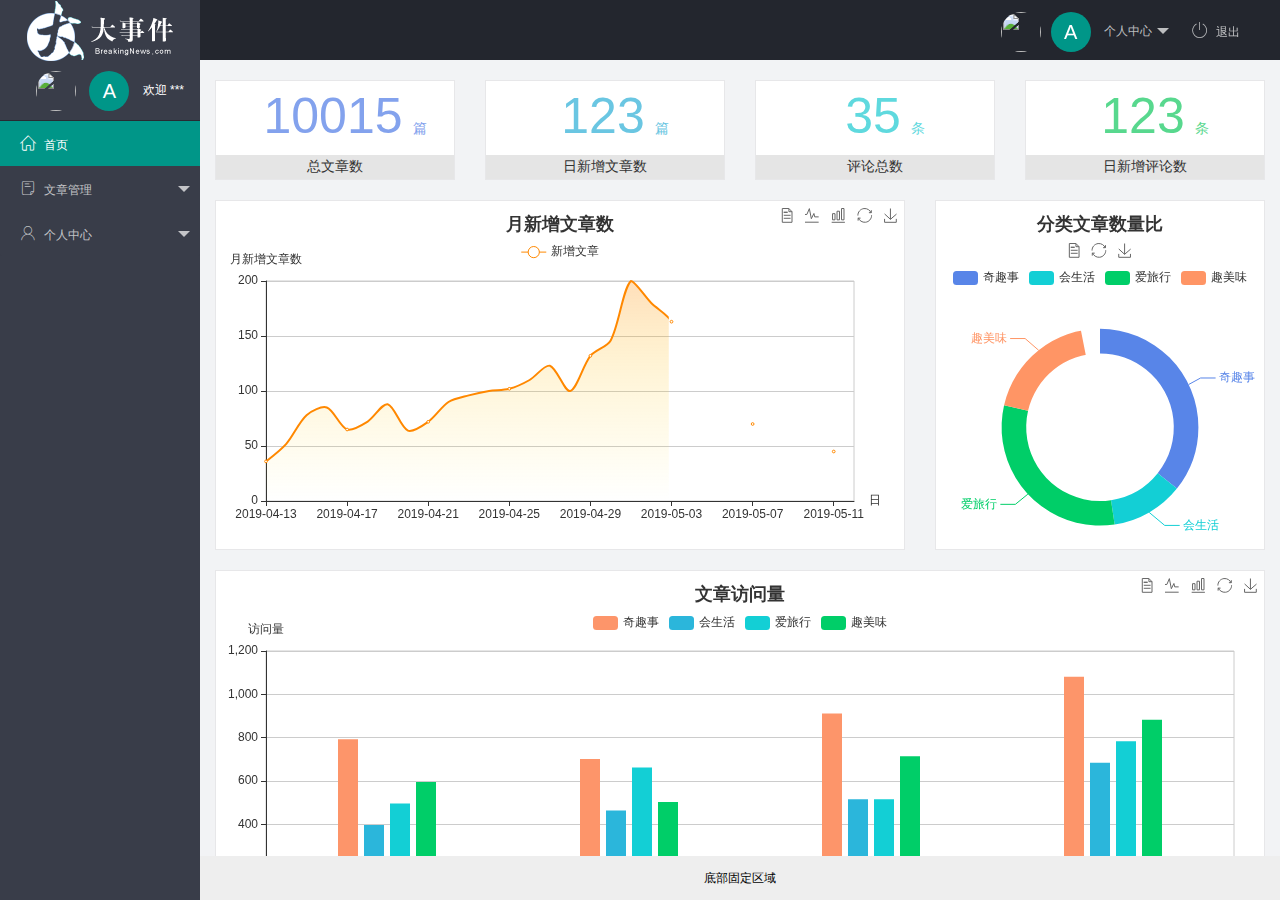
==== commit caa2cf2a: "完成个人中心功能开发" ====
--- a/index.html
+++ b/index.html
@@ -22,9 +22,9 @@
           个人中心
         </a>
         <dl class="layui-nav-child">
-          <dd><a href="javascript:;">基本资料</a></dd>
-          <dd><a href="javascript:;">更换头像</a></dd>
-          <dd><a href="javascript:;">重置密码</a></dd>
+          <dd><a href="/user/user_info.html" target="fm">基本资料</a></dd>
+          <dd><a href="/user/user_avatar.html" target="fm">更换头像</a></dd>
+          <dd><a href="/user/user_pwd.html" target="fm">重置密码</a></dd>
         </dl>
       </li>
       <li class="layui-nav-item">
